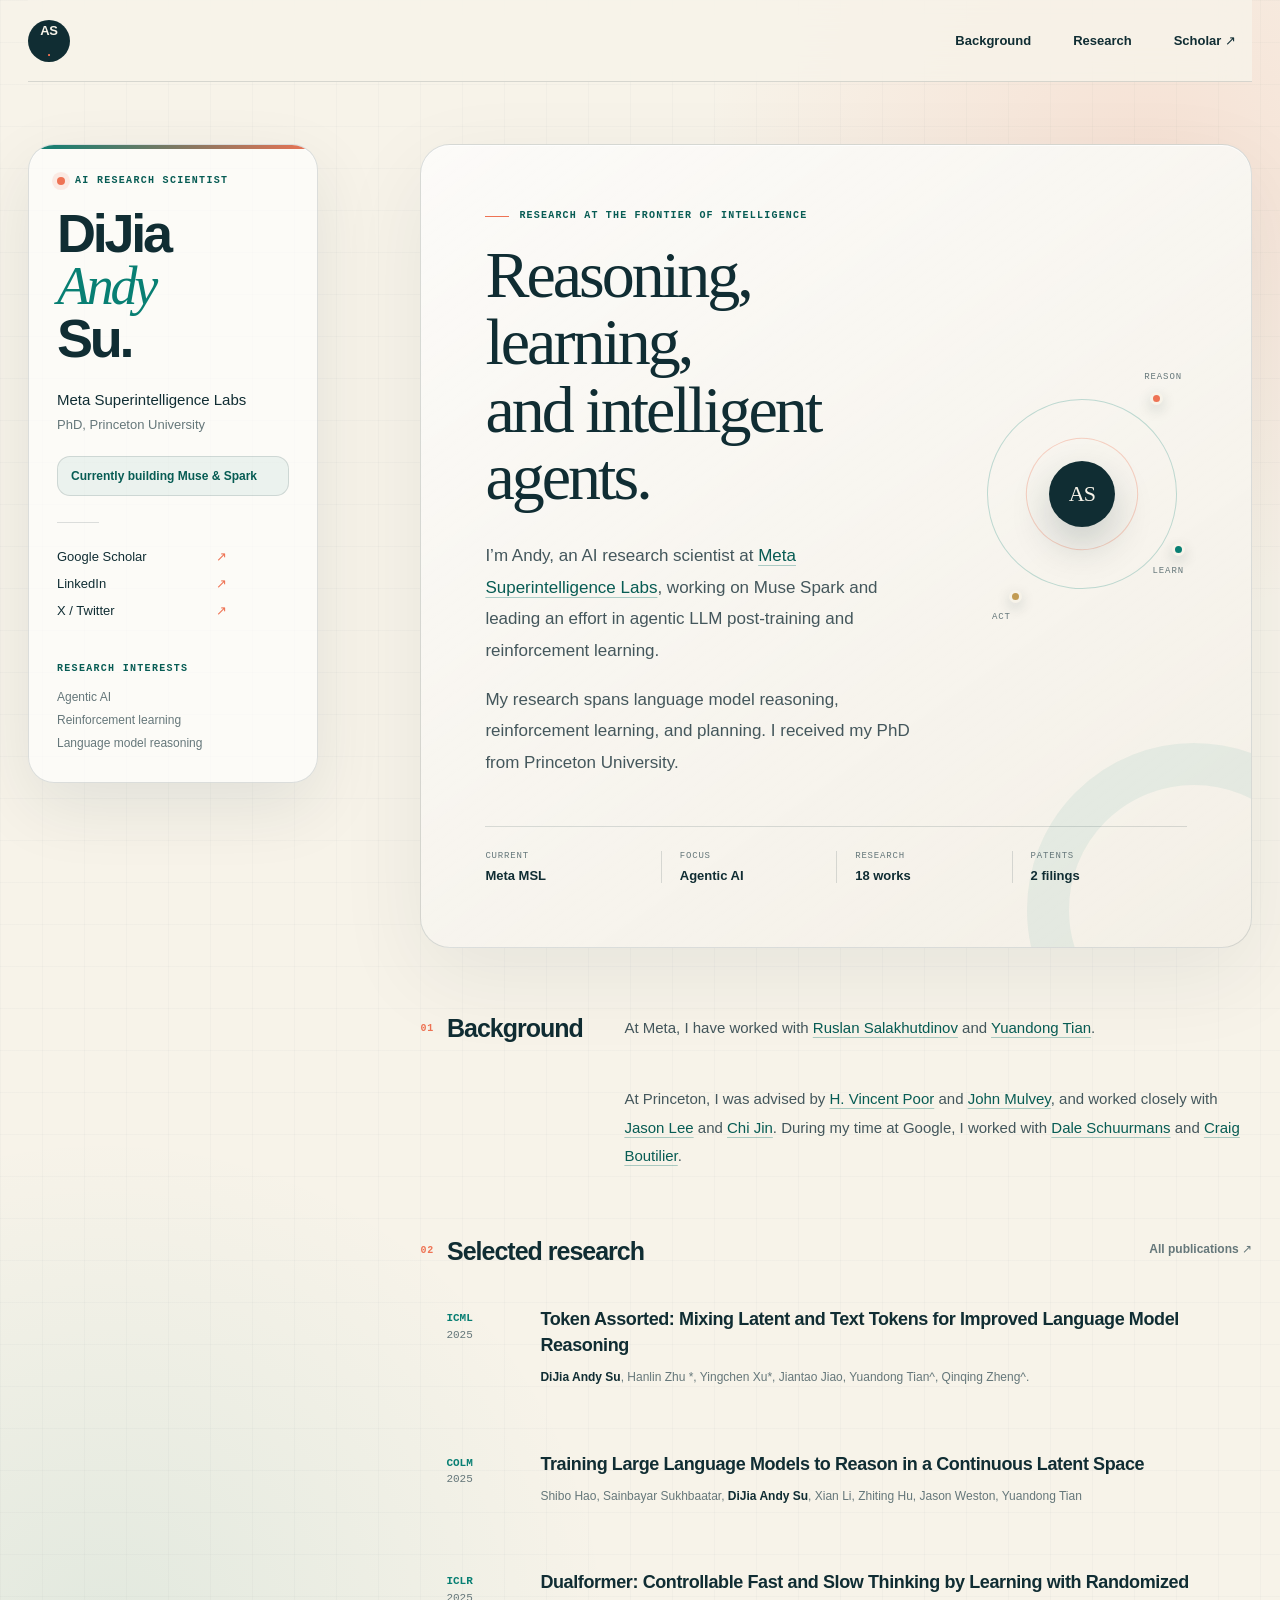
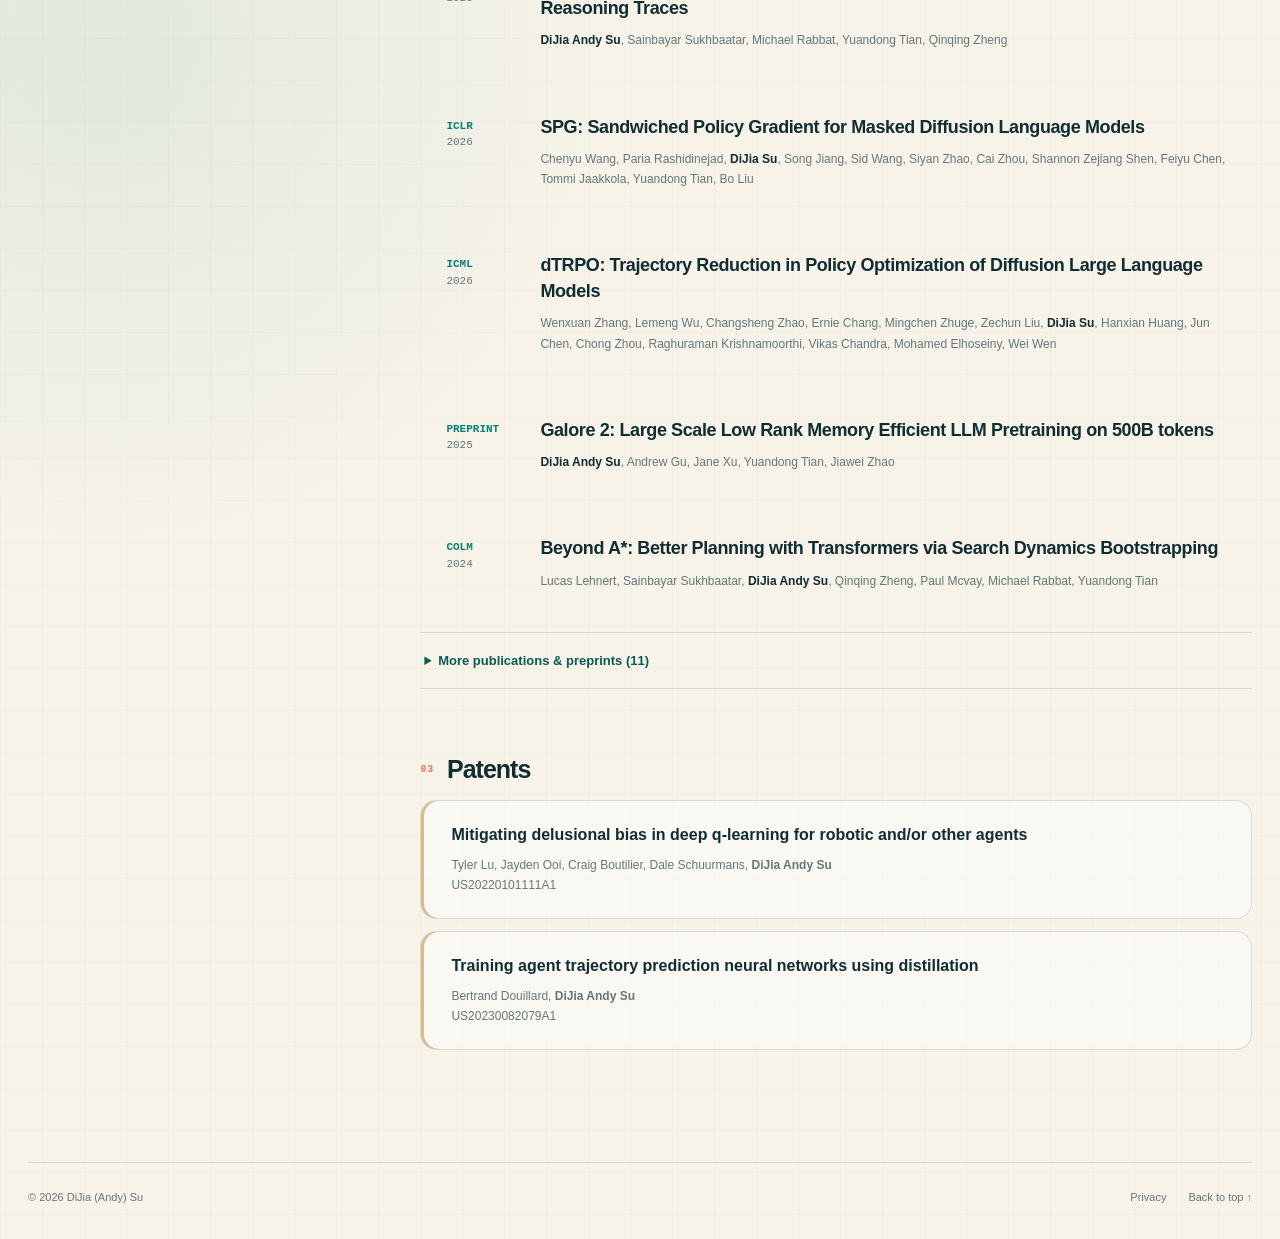
==== index.html @ a008d39f "Refine visual design and research highlights" ====
<!doctype html>
<html lang="en">
  <head>
    <meta charset="utf-8">
    <meta name="viewport" content="width=device-width, initial-scale=1">
    <title>DiJia (Andy) Su — AI Research Scientist</title>
    <meta name="description" content="DiJia (Andy) Su is an AI research scientist at Meta Superintelligence Labs. Research in agentic AI, reinforcement learning, and language model reasoning.">
    <meta name="theme-color" content="#f7f3e9">
    <meta name="referrer" content="strict-origin-when-cross-origin">
    <link rel="canonical" href="https://andysu.org/">
    <meta property="og:title" content="DiJia (Andy) Su — AI Research Scientist">
    <meta property="og:description" content="Agentic AI, reinforcement learning, and language model reasoning. Meta Superintelligence Labs · Princeton PhD.">
    <meta property="og:type" content="website">
    <meta property="og:url" content="https://andysu.org/">
    <meta property="og:image" content="https://andysu.org/assets/og-card.png">
    <meta property="og:image:width" content="1730">
    <meta property="og:image:height" content="909">
    <meta name="twitter:card" content="summary_large_image">
    <meta name="twitter:title" content="DiJia (Andy) Su — AI Research Scientist">
    <meta name="twitter:description" content="Agentic AI, reinforcement learning, and language model reasoning.">
    <meta name="twitter:image" content="https://andysu.org/assets/og-card.png">
    <link rel="icon" type="image/svg+xml" href="data:image/svg+xml,%3Csvg xmlns='http://www.w3.org/2000/svg' viewBox='0 0 64 64'%3E%3Crect width='64' height='64' rx='18' fill='%23102b32'/%3E%3Ctext x='32' y='43' text-anchor='middle' fill='%23f7f3e9' font-size='33' font-family='Georgia' font-weight='bold'%3EDS%3C/text%3E%3C/svg%3E">
    <link rel="stylesheet" href="assets/site.css">
    <script defer src="assets/analytics-config.js"></script>
    <script defer src="assets/analytics.js"></script>
  </head>
  <body id="top">
    <a class="skip" href="#main">Skip to content</a>
    <div class="shell">
      <header class="topbar">
        <a class="mark" href="#top" aria-label="Andy Su home">AS<span>.</span></a>
        <nav aria-label="Main navigation">
          <a href="#background">Background</a>
          <a href="#research">Research</a>
          <a href="https://scholar.google.com/citations?user=bYfe0DcAAAAJ&amp;hl=en&amp;sortby=pubdate">Scholar ↗</a>
        </nav>
      </header>

      <div class="layout">
        <aside class="profile" aria-label="Profile">
          <p class="eyebrow">AI research scientist</p>
          <h1>DiJia<br><span class="alias">Andy</span><br>Su.</h1>
          <p class="role">Meta Superintelligence Labs</p>
          <p class="institution">PhD, Princeton University</p>
          <p class="availability">Currently building Muse &amp; Spark</p>
          <div class="profile-rule"></div>
          <div class="socials">
            <a href="https://scholar.google.com/citations?user=bYfe0DcAAAAJ&amp;hl=en&amp;sortby=pubdate">Google Scholar <span aria-hidden="true">↗</span></a>
            <a href="https://www.linkedin.com/in/andyssu/">LinkedIn <span aria-hidden="true">↗</span></a>
            <a href="https://x.com/qiejriweq12">X / Twitter <span aria-hidden="true">↗</span></a>
          </div>
          <div class="focus">
            <span class="section-label">Research interests</span>
            <p>Agentic AI<br>Reinforcement learning<br>Language model reasoning</p>
          </div>
        </aside>

        <main id="main">
          <section class="intro" aria-labelledby="intro-heading">
            <div class="intro-copy">
              <p class="intro-kicker">Research at the frontier of intelligence</p>
              <h2 id="intro-heading">Reasoning, learning,<br>and intelligent agents.</h2>
              <p>I’m Andy, an AI research scientist at <a class="text-link" href="https://ai.meta.com/blog/introducing-muse-spark-msl/">Meta Superintelligence Labs</a>, working on Muse Spark and leading an effort in agentic LLM post-training and reinforcement learning.</p>
              <p>My research spans language model reasoning, reinforcement learning, and planning. I received my PhD from Princeton University.</p>
            </div>
            <div class="research-map" aria-hidden="true">
              <div class="orbit orbit-outer"></div>
              <div class="orbit orbit-inner"></div>
              <span class="map-core">AS</span>
              <span class="map-node node-one"></span>
              <span class="map-node node-two"></span>
              <span class="map-node node-three"></span>
              <span class="map-label label-one">reason</span>
              <span class="map-label label-two">learn</span>
              <span class="map-label label-three">act</span>
            </div>
            <div class="fact-strip" aria-label="Profile highlights">
              <div><span>Current</span><strong>Meta MSL</strong></div>
              <div><span>Focus</span><strong>Agentic AI</strong></div>
              <div><span>Research</span><strong>18 works</strong></div>
              <div><span>Patents</span><strong>2 filings</strong></div>
            </div>
          </section>

          <section class="section background" id="background" aria-labelledby="background-heading" data-index="01">
            <div class="section-header"><h2 id="background-heading">Background</h2></div>
            <p>At Meta, I have worked with <a class="text-link" href="https://www.cs.cmu.edu/~rsalakhu/">Ruslan Salakhutdinov</a> and <a class="text-link" href="https://yuandong-tian.com/">Yuandong Tian</a>.</p>
            <p>At Princeton, I was advised by <a class="text-link" href="https://en.m.wikipedia.org/wiki/Vincent_Poor">H. Vincent Poor</a> and <a class="text-link" href="https://mulvey.princeton.edu/">John Mulvey</a>, and worked closely with <a class="text-link" href="https://jasondlee88.github.io/">Jason Lee</a> and <a class="text-link" href="https://sites.google.com/view/cjin/home">Chi Jin</a>. During my time at Google, I worked with <a class="text-link" href="https://research.google/people/daleschuurmans/">Dale Schuurmans</a> and <a class="text-link" href="https://research.google/people/craigboutilier/">Craig Boutilier</a>.</p>
          </section>

          <section class="section" id="research" aria-labelledby="research-heading" data-index="02">
            <div class="section-header">
              <h2 id="research-heading">Selected research</h2>
              <a href="https://scholar.google.com/citations?user=bYfe0DcAAAAJ&amp;hl=en&amp;sortby=pubdate">All publications ↗</a>
            </div>

            <article class="paper">
              <div class="venue">ICML<span>2025</span></div>
              <div>
                <h3><a href="https://arxiv.org/abs/2502.03275">Token Assorted: Mixing Latent and Text Tokens for Improved Language Model Reasoning</a></h3>
                <p class="authors"><strong>DiJia Andy Su</strong>, Hanlin Zhu *, Yingchen Xu*, Jiantao Jiao, Yuandong Tian^, Qinqing Zheng^.</p>
              </div>
            </article>
            <article class="paper">
              <div class="venue">COLM<span>2025</span></div>
              <div>
                <h3><a href="https://arxiv.org/abs/2412.06769">Training Large Language Models to Reason in a Continuous Latent Space</a></h3>
                <p class="authors">Shibo Hao, Sainbayar Sukhbaatar, <strong>DiJia Andy Su</strong>, Xian Li, Zhiting Hu, Jason Weston, Yuandong Tian</p>
              </div>
            </article>
            <article class="paper">
              <div class="venue">ICLR<span>2025</span></div>
              <div>
                <h3><a href="https://arxiv.org/abs/2410.09918v1">Dualformer: Controllable Fast and Slow Thinking by Learning with Randomized Reasoning Traces</a></h3>
                <p class="authors"><strong>DiJia Andy Su</strong>, Sainbayar Sukhbaatar, Michael Rabbat, Yuandong Tian, Qinqing Zheng</p>
              </div>
            </article>
            <article class="paper">
              <div class="venue">ICLR<span>2026</span></div>
              <div>
                <h3><a href="https://arxiv.org/abs/2510.09541">SPG: Sandwiched Policy Gradient for Masked Diffusion Language Models</a></h3>
                <p class="authors">Chenyu Wang, Paria Rashidinejad, <strong>DiJia Su</strong>, Song Jiang, Sid Wang, Siyan Zhao, Cai Zhou, Shannon Zejiang Shen, Feiyu Chen, Tommi Jaakkola, Yuandong Tian, Bo Liu</p>
              </div>
            </article>
            <article class="paper">
              <div class="venue">ICML<span>2026</span></div>
              <div>
                <h3><a href="https://arxiv.org/abs/2603.18806">dTRPO: Trajectory Reduction in Policy Optimization of Diffusion Large Language Models</a></h3>
                <p class="authors">Wenxuan Zhang, Lemeng Wu, Changsheng Zhao, Ernie Chang, Mingchen Zhuge, Zechun Liu, <strong>DiJia Su</strong>, Hanxian Huang, Jun Chen, Chong Zhou, Raghuraman Krishnamoorthi, Vikas Chandra, Mohamed Elhoseiny, Wei Wen</p>
              </div>
            </article>
            <article class="paper">
              <div class="venue">Preprint<span>2025</span></div>
              <div>
                <h3><a href="https://www.arxiv.org/abs/2504.20437">Galore 2: Large Scale Low Rank Memory Efficient LLM Pretraining on 500B tokens</a></h3>
                <p class="authors"><strong>DiJia Andy Su</strong>, Andrew Gu, Jane Xu, Yuandong Tian, Jiawei Zhao</p>
              </div>
            </article>
            <article class="paper">
              <div class="venue">COLM<span>2024</span></div>
              <div>
                <h3><a href="https://arxiv.org/abs/2402.14083">Beyond A*: Better Planning with Transformers via Search Dynamics Bootstrapping</a></h3>
                <p class="authors">Lucas Lehnert, Sainbayar Sukhbaatar, <strong>DiJia Andy Su</strong>, Qinqing Zheng, Paul Mcvay, Michael Rabbat, Yuandong Tian</p>
              </div>
            </article>

            <details class="archive">
              <summary>More publications &amp; preprints <span aria-hidden="true">(11)</span></summary>
              <article class="paper">
                <div class="venue">Preprint<span>2025</span></div>
                <div>
                  <h3><a href="https://arxiv.org/abs/2511.08567">The Path Not Taken: RLVR Provably Learns Off the Principals</a></h3>
                  <p class="authors">Hanqing Zhu, Zhenyu Zhang, Hanxian Huang, <strong>DiJia Su</strong>, Zechun Liu, Jiawei Zhao, Igor Fedorov, Hamed Pirsiavash, Zhizhou Sha, Jinwon Lee, David Z Pan, Zhangyang Wang, Yuandong Tian, Kai Sheng Tai</p>
                </div>
              </article>
              <article class="paper">
                <div class="venue">ICRA<span>2022</span></div>
                <div>
                  <h3><a href="https://arxiv.org/pdf/2206.03970.pdf">Narrowing the Coordinate-Frame Gap in Behavior Prediction Models: Distillation for efficient and accurate scene-centric motion forecasting</a></h3>
                  <p class="authors"><strong>DiJia Andy Su</strong>, Bertrand Douillard, Rami Al-Rfou, Cheol Park, Benjamin Sapp</p>
                </div>
              </article>
              <article class="paper">
                <div class="venue">ICASSP<span>2022</span></div>
                <div>
                  <h3><a href="https://ieeexplore.ieee.org/abstract/document/9747378">Competitive Multi-Agent Reinforcement Learning with Self-Supervised Representation</a></h3>
                  <p class="authors"><strong>DiJia Andy Su</strong>, Jason D Lee, John M Mulvey, H Vincent Poor</p>
                </div>
              </article>
              <article class="paper">
                <div class="venue">Preprint<span>2022</span></div>
                <div>
                  <h3><a href="https://arxiv.org/pdf/2207.08894.pdf">A Deep Reinforcement Learning Approach for Finding Non-Exploitable Strategies in Two-Player Atari Games</a></h3>
                  <p class="authors"><strong>DiJia Andy Su</strong>*, Zihan Ding*, Qinghua Liu, Chi Jin</p>
                </div>
              </article>
              <article class="paper">
                <div class="venue">Preprint<span></span></div>
                <div>
                  <h3><a href="https://arxiv.org/pdf/2102.11448.pdf">MUSBO: Model-based uncertainty regularized and sample efficient batch optimization for deployment constrained reinforcement learning</a></h3>
                  <p class="authors"><strong>DiJia Andy Su</strong>, Jason D Lee, John M Mulvey, H Vincent Poor</p>
                </div>
              </article>
              <article class="paper">
                <div class="venue">IEEE TAI<span></span></div>
                <div>
                  <h3><a href="https://ieeexplore.ieee.org/abstract/document/9868151">Optimizing Multi-Document Summarization by Blending Reinforcement Learning Policies</a></h3>
                  <p class="authors"><strong>DiJia Andy Su</strong>, DF Su, Jason D Lee, John M Mulvey, H Vincent Poor</p>
                </div>
              </article>
              <article class="paper">
                <div class="venue">JFDS<span></span></div>
                <div>
                  <h3><a href="https://collaborate.princeton.edu/en/publications/improving-portfolio-performance-via-natural-language-processing-m">Improving Portfolio Performance via Natural Language Processing Methods</a></h3>
                  <p class="authors"><strong>DiJia Andy Su</strong>, John M Mulvey, H Vincent Poor</p>
                </div>
              </article>
              <article class="paper">
                <div class="venue">PACRIM<span></span></div>
                <div>
                  <h3><a href="https://ieeexplore.ieee.org/abstract/document/7334844">Secrecy capacity and wireless energy harvesting in amplify-and-forward relay networks</a></h3>
                  <p class="authors"><strong>DiJia Andy Su</strong>, SA Mousavifar, Cyril Leung</p>
                  <p class="paper-note">Best paper award</p>
                </div>
              </article>
              <article class="paper">
                <div class="venue">ICCSE<span></span></div>
                <div>
                  <h3><a href="https://ieeexplore.ieee.org/abstract/document/6926440">Autonomous robot navigation with self-learning for collision avoidance with randomly moving obstacles</a></h3>
                  <p class="authors">Yunfei Zhang, Clarence W de Silva, <strong>DiJia Andy Su</strong>, Youtai Xue</p>
                  <p class="paper-note">Best paper award</p>
                </div>
              </article>
              <article class="paper">
                <div class="venue">ICML<span>2020</span></div>
                <div>
                  <h3><a href="https://proceedings.mlr.press/v119/su20c.html">ConQUR: Mitigating Delusional Bias in Deep Q-Learning</a></h3>
                  <p class="authors"><strong>DiJia Andy Su</strong>, Jayden Ooi, Tyler Lu, Dale Schuurmans, Craig Boutilier</p>
                </div>
              </article>
              <article class="paper">
                <div class="venue">Manuscript<span></span></div>
                <div>
                  <h3>Machine Learning Optimization with Crypto Currency</h3>
                  <p class="authors"><strong>DiJia Andy Su</strong> et al.</p>
                </div>
              </article>
            </details>
          </section>

          <section class="section" aria-labelledby="patents-heading" data-index="03">
            <div class="section-header"><h2 id="patents-heading">Patents</h2></div>
            <article class="patent">
              <h3><a href="https://patents.google.com/patent/US20220101111A1/en">Mitigating delusional bias in deep q-learning for robotic and/or other agents</a></h3>
              <p>Tyler Lu, Jayden Ooi, Craig Boutilier, Dale Schuurmans, <strong>DiJia Andy Su</strong><br>US20220101111A1</p>
            </article>
            <article class="patent">
              <h3><a href="https://patents.google.com/patent/US20230082079A1/en">Training agent trajectory prediction neural networks using distillation</a></h3>
              <p>Bertrand Douillard, <strong>DiJia Andy Su</strong><br>US20230082079A1</p>
            </article>
          </section>
        </main>
      </div>

      <footer>
        <span>© 2026 DiJia (Andy) Su</span>
        <div class="footer-links">
          <a href="privacy.html">Privacy</a>
          <a href="#top">Back to top ↑</a>
        </div>
      </footer>
    </div>
  </body>
</html>
---- assets/site.css ----
:root {
  --ink: #102d33;
  --muted: #65777a;
  --teal: #087f73;
  --teal-dark: #075c54;
  --coral: #ee7354;
  --gold: #c29b52;
  --line: rgba(16, 43, 50, 0.14);
  --paper: #f7f3e9;
  --paper-deep: #eee8da;
  --surface: rgba(255, 255, 255, 0.64);
  font-family: Inter, ui-sans-serif, -apple-system, BlinkMacSystemFont, "Segoe UI", sans-serif;
  color: var(--ink);
  background: var(--paper);
  font-synthesis: none;
  scroll-behavior: smooth;
  scroll-padding-top: 112px;
}

* { box-sizing: border-box; }

body {
  min-height: 100vh;
  margin: 0;
  background:
    linear-gradient(rgba(16, 45, 51, 0.022) 1px, transparent 1px),
    linear-gradient(90deg, rgba(16, 45, 51, 0.022) 1px, transparent 1px),
    radial-gradient(circle at 90% 6%, rgba(238, 115, 84, 0.14), transparent 28rem),
    radial-gradient(circle at 8% 58%, rgba(8, 127, 115, 0.09), transparent 32rem),
    var(--paper);
  background-size: 42px 42px, 42px 42px, auto, auto, auto;
}

a { color: inherit; text-decoration: none; }
a:hover { color: var(--teal); }
a:focus-visible, button:focus-visible, summary:focus-visible {
  outline: 3px solid rgba(22, 122, 112, 0.5);
  outline-offset: 5px;
}
button { font: inherit; }
::selection { background: rgba(237, 119, 87, 0.22); }

.skip {
  position: fixed;
  z-index: 50;
  top: -70px;
  left: 18px;
  padding: 12px 15px;
  border-radius: 999px;
  background: var(--ink);
  color: var(--paper);
}
.skip:focus { top: 14px; }

.shell {
  width: min(1240px, calc(100% - 56px));
  margin: auto;
}

.topbar {
  position: sticky;
  z-index: 20;
  top: 0;
  display: flex;
  height: 82px;
  align-items: center;
  justify-content: space-between;
  border-bottom: 1px solid var(--line);
  background: rgba(247, 243, 233, 0.82);
  backdrop-filter: blur(18px);
}

.mark {
  display: grid;
  width: 42px;
  height: 42px;
  place-items: center;
  border-radius: 50%;
  background: var(--ink);
  color: var(--paper);
  font-size: 13px;
  font-weight: 760;
  letter-spacing: -0.02em;
  transition: color 180ms ease, transform 180ms ease, box-shadow 180ms ease;
}
.mark:hover { color: white; transform: translateY(-2px) rotate(-3deg); box-shadow: 0 10px 24px rgba(16, 45, 51, 0.18); }
.mark span { color: var(--coral); }

nav { display: flex; gap: 10px; font-size: 13px; font-weight: 650; }
nav a { padding: 10px 15px; border: 1px solid transparent; border-radius: 999px; transition: background-color 180ms ease, border-color 180ms ease, color 180ms ease; }
nav a:hover { border-color: var(--line); background: rgba(255, 255, 255, 0.72); }

.layout {
  display: grid;
  grid-template-columns: 290px minmax(0, 1fr);
  gap: clamp(52px, 8vw, 118px);
  padding: 62px 0 112px;
}

.profile {
  position: sticky;
  top: 118px;
  align-self: start;
  overflow: hidden;
  padding: 28px;
  border: 1px solid var(--line);
  border-radius: 26px;
  background: var(--surface);
  box-shadow: 0 24px 70px rgba(16, 43, 50, 0.09), inset 0 1px 0 rgba(255, 255, 255, 0.72);
}
.profile::before {
  position: absolute;
  inset: 0 0 auto;
  height: 4px;
  background: linear-gradient(90deg, var(--teal), var(--coral));
  content: "";
}

.eyebrow, .section-label {
  color: var(--teal-dark);
  font-family: ui-monospace, SFMono-Regular, Menlo, monospace;
  font-size: 10px;
  font-weight: 720;
  letter-spacing: 0.13em;
  text-transform: uppercase;
}
.eyebrow { display: flex; align-items: center; gap: 10px; margin: 2px 0 22px; }
.eyebrow::before { width: 8px; height: 8px; border-radius: 50%; background: var(--coral); box-shadow: 0 0 0 5px rgba(237, 119, 87, 0.12); content: ""; }

h1 { margin: 0 0 24px; font-size: 54px; font-weight: 640; letter-spacing: -0.06em; line-height: 0.96; }
h1 .alias { color: var(--teal); font-family: Georgia, serif; font-weight: 400; font-style: italic; }
.role { margin: 0; font-size: 15px; line-height: 1.6; }
.institution { margin: 3px 0 0; color: var(--muted); font-size: 13px; line-height: 1.6; }
.availability { margin: 20px 0 0; padding: 12px 13px; border: 1px solid var(--line); border-radius: 13px; background: rgba(22, 122, 112, 0.07); color: var(--teal-dark); font-size: 12px; font-weight: 640; }
.profile-rule { width: 42px; height: 1px; margin: 26px 0; background: var(--line); }
.socials { display: flex; flex-direction: column; gap: 12px; font-size: 13px; }
.socials a { display: flex; max-width: 170px; justify-content: space-between; }
.socials span { color: var(--coral); }
.focus { margin-top: 38px; color: var(--muted); font-size: 12px; line-height: 1.9; }
.focus p { margin: 7px 0 0; }

#main { min-width: 0; }
.intro {
  position: relative;
  display: grid;
  grid-template-columns: minmax(0, 1fr) 220px;
  gap: 36px;
  overflow: hidden;
  padding: clamp(38px, 6vw, 64px);
  border: 1px solid var(--line);
  border-radius: 30px;
  background:
    linear-gradient(145deg, rgba(255, 255, 255, 0.82), rgba(255, 255, 255, 0.34)),
    var(--paper-deep);
  box-shadow: 0 28px 90px rgba(16, 45, 51, 0.07), inset 0 1px 0 rgba(255, 255, 255, 0.8);
}
.intro::after {
  position: absolute;
  right: -110px;
  bottom: -130px;
  width: 250px;
  height: 250px;
  border: 42px solid rgba(8, 127, 115, 0.07);
  border-radius: 50%;
  content: "";
}
h2 { margin: 0 0 24px; font-size: 32px; font-weight: 560; letter-spacing: -0.04em; line-height: 1.15; }
.intro h2 { max-width: 690px; margin-bottom: 30px; font-family: Georgia, serif; font-size: clamp(39px, 5.5vw, 66px); font-weight: 400; letter-spacing: -0.045em; line-height: 1.02; }
.intro p { position: relative; z-index: 1; max-width: 720px; margin: 18px 0 0; color: #44575c; font-size: 17px; line-height: 1.85; }
.intro-kicker { display: flex; align-items: center; gap: 10px; margin: 0 0 18px !important; color: var(--teal-dark) !important; font-family: ui-monospace, SFMono-Regular, Menlo, monospace; font-size: 10px !important; font-weight: 720; letter-spacing: 0.12em; line-height: 1.4 !important; text-transform: uppercase; }
.intro-kicker::before { width: 24px; height: 1px; background: var(--coral); content: ""; }
.intro-copy { position: relative; z-index: 2; }
.research-map { position: relative; z-index: 2; width: 210px; height: 280px; align-self: center; justify-self: end; }
.orbit { position: absolute; top: 50%; left: 50%; border: 1px solid rgba(8, 127, 115, 0.24); border-radius: 50%; transform: translate(-50%, -50%) rotate(-14deg); }
.orbit-outer { width: 190px; height: 190px; }
.orbit-inner { width: 112px; height: 112px; border-color: rgba(238, 115, 84, 0.3); transform: translate(-50%, -50%) rotate(22deg); }
.map-core { position: absolute; top: 50%; left: 50%; display: grid; width: 66px; height: 66px; place-items: center; border-radius: 50%; background: var(--ink); color: var(--paper); font-family: Georgia, serif; font-size: 22px; letter-spacing: -0.04em; transform: translate(-50%, -50%); box-shadow: 0 18px 40px rgba(16, 45, 51, 0.2); }
.map-node { position: absolute; width: 13px; height: 13px; border: 3px solid var(--paper); border-radius: 50%; background: var(--coral); box-shadow: 0 5px 14px rgba(16, 45, 51, 0.18); }
.node-one { top: 38px; right: 24px; }
.node-two { right: 2px; bottom: 78px; background: var(--teal); }
.node-three { bottom: 31px; left: 32px; background: var(--gold); }
.map-label { position: absolute; color: var(--muted); font-family: ui-monospace, SFMono-Regular, Menlo, monospace; font-size: 9px; letter-spacing: 0.1em; text-transform: uppercase; }
.label-one { top: 18px; right: 5px; }
.label-two { right: 3px; bottom: 58px; }
.label-three { bottom: 12px; left: 15px; }
.fact-strip { position: relative; z-index: 2; grid-column: 1 / -1; display: grid; grid-template-columns: repeat(4, 1fr); margin-top: 12px; padding-top: 24px; border-top: 1px solid var(--line); }
.fact-strip div { min-width: 0; padding: 0 18px; border-left: 1px solid var(--line); }
.fact-strip div:first-child { padding-left: 0; border-left: 0; }
.fact-strip span, .fact-strip strong { display: block; }
.fact-strip span { margin-bottom: 7px; color: var(--muted); font-family: ui-monospace, SFMono-Regular, Menlo, monospace; font-size: 9px; letter-spacing: 0.09em; text-transform: uppercase; }
.fact-strip strong { font-size: 13px; font-weight: 650; white-space: nowrap; }
.text-link { color: var(--teal-dark); text-decoration: underline; text-decoration-color: rgba(22, 122, 112, 0.34); text-underline-offset: 4px; }

.section { padding-top: 66px; }
.section-header { display: flex; align-items: baseline; justify-content: space-between; gap: 20px; margin-bottom: 16px; }
.section-header h2 { display: flex; align-items: center; gap: 13px; margin: 0; font-size: 25px; }
.section[data-index] .section-header h2::before { color: var(--coral); font-family: ui-monospace, SFMono-Regular, Menlo, monospace; font-size: 10px; font-weight: 720; letter-spacing: 0.08em; }
#background-heading::before { content: "01"; }
#research-heading::before { content: "02"; }
#patents-heading::before { content: "03"; }
.section-header > a { color: var(--muted); font-size: 12px; font-weight: 620; }
.background { display: grid; grid-template-columns: 160px 1fr; gap: 26px 44px; }
.background .section-header { grid-column: 1; }
.background > p { grid-column: 2; margin: 0; color: #44575c; font-size: 15px; line-height: 1.9; }

.paper {
  display: grid;
  grid-template-columns: 74px minmax(0, 1fr);
  gap: 20px;
  margin-top: 12px;
  padding: 25px;
  border: 1px solid transparent;
  border-radius: 18px;
  background: rgba(255, 255, 255, 0);
  transition: background-color 180ms ease, border-color 180ms ease, transform 180ms ease, box-shadow 180ms ease;
}
.paper:hover { transform: translateY(-3px); border-color: var(--line); background: rgba(255, 255, 255, 0.62); box-shadow: 0 18px 46px rgba(16, 45, 51, 0.07); }
.venue { padding-top: 3px; color: var(--teal); font-family: ui-monospace, SFMono-Regular, Menlo, monospace; font-size: 11px; font-weight: 720; line-height: 1.5; text-transform: uppercase; }
.venue span { display: block; color: var(--muted); font-weight: 400; }
.paper h3 { margin: 0 0 9px; font-size: 18px; font-weight: 630; letter-spacing: -0.022em; line-height: 1.42; }
.paper h3 a { background-image: linear-gradient(var(--coral), var(--coral)); background-position: 0 100%; background-repeat: no-repeat; background-size: 0 2px; transition: background-size 180ms ease; }
.paper h3 a:hover { color: var(--ink); background-size: 100% 2px; }
.authors, .paper-note { margin: 0; color: var(--muted); font-size: 12px; line-height: 1.68; }
.authors strong { color: var(--ink); font-weight: 620; }
.paper-note { margin-top: 8px; color: var(--teal-dark); font-weight: 620; }
.archive { margin-top: 15px; border-top: 1px solid var(--line); border-bottom: 1px solid var(--line); }
summary { padding: 20px 4px; color: var(--teal-dark); cursor: pointer; font-size: 13px; font-weight: 650; }
.archive[open] summary { border-bottom: 1px solid var(--line); }

.patent { position: relative; margin-top: 12px; padding: 22px 24px 22px 30px; border: 1px solid var(--line); border-radius: 16px; background: rgba(255, 255, 255, 0.42); box-shadow: inset 3px 0 0 rgba(194, 155, 82, 0.65); }
.patent h3 { margin: 0 0 8px; font-size: 16px; font-weight: 620; line-height: 1.5; }
.patent p { margin: 0; color: var(--muted); font-size: 12px; line-height: 1.7; }

footer { display: flex; justify-content: space-between; gap: 20px; padding: 28px 0 36px; border-top: 1px solid var(--line); color: var(--muted); font-size: 11px; }
.footer-links { display: flex; gap: 22px; }

.privacy-page { width: min(760px, calc(100% - 40px)); margin: 70px auto; }
.privacy-page p, .privacy-page li { color: #44575c; font-size: 16px; line-height: 1.85; }
.privacy-page h1 { margin: 36px 0 28px; font-size: 45px; line-height: 1.08; }
.privacy-page h2 { margin-top: 38px; font-size: 23px; }
.privacy-page a { color: var(--teal-dark); text-decoration: underline; text-underline-offset: 4px; }

@media (max-width: 920px) {
  .shell { width: min(100% - 40px, 1240px); }
  .layout { grid-template-columns: 235px minmax(0, 1fr); gap: 36px; }
  .profile { padding: 24px; }
  h1 { font-size: 46px; }
  .background { display: block; }
  .background > p { margin-top: 15px; }
  .intro { grid-template-columns: minmax(0, 1fr) 150px; gap: 18px; }
  .research-map { width: 150px; transform: scale(0.8); transform-origin: center right; }
}

@media (max-width: 700px) {
  :root { scroll-padding-top: 88px; }
  .shell { width: min(100% - 28px, 1240px); }
  .topbar { height: 72px; }
  nav { gap: 0; }
  nav a { padding-inline: 10px; }
  nav a:first-child { display: none; }
  .layout { display: block; padding: 36px 0 70px; }
  .profile { position: static; margin-bottom: 26px; }
  h1 { font-size: 49px; line-height: 1.04; }
  h1 br { display: none; }
  h1 .alias { margin: 0 5px; }
  .availability { display: inline-block; }
  .profile-rule, .focus { display: none; }
  .socials { flex-direction: row; flex-wrap: wrap; gap: 18px; margin-top: 22px; }
  .socials a { gap: 8px; }
  .intro { padding: 32px 24px; border-radius: 22px; }
  .intro h2 { font-size: 39px; }
  .intro p { font-size: 15px; }
  .intro { display: block; }
  .research-map { display: none; }
  .fact-strip { grid-template-columns: repeat(2, 1fr); gap: 18px 0; margin-top: 26px; }
  .fact-strip div:nth-child(3) { padding-left: 0; border-left: 0; }
  .section { padding-top: 50px; }
  .paper { grid-template-columns: 58px minmax(0, 1fr); gap: 12px; margin-inline: -10px; padding: 21px 10px; }
  .paper h3 { font-size: 16px; }
  .section-header { flex-wrap: wrap; gap: 10px; }
  .section-header h2 { font-size: 23px; }
  footer { flex-direction: column; gap: 14px; }
  .footer-links { flex-wrap: wrap; }
  .privacy-page h1 { font-size: 36px; }
}

@media (prefers-reduced-motion: reduce) {
  :root { scroll-behavior: auto; }
  *, *::before, *::after { transition-duration: 0.01ms !important; }
}
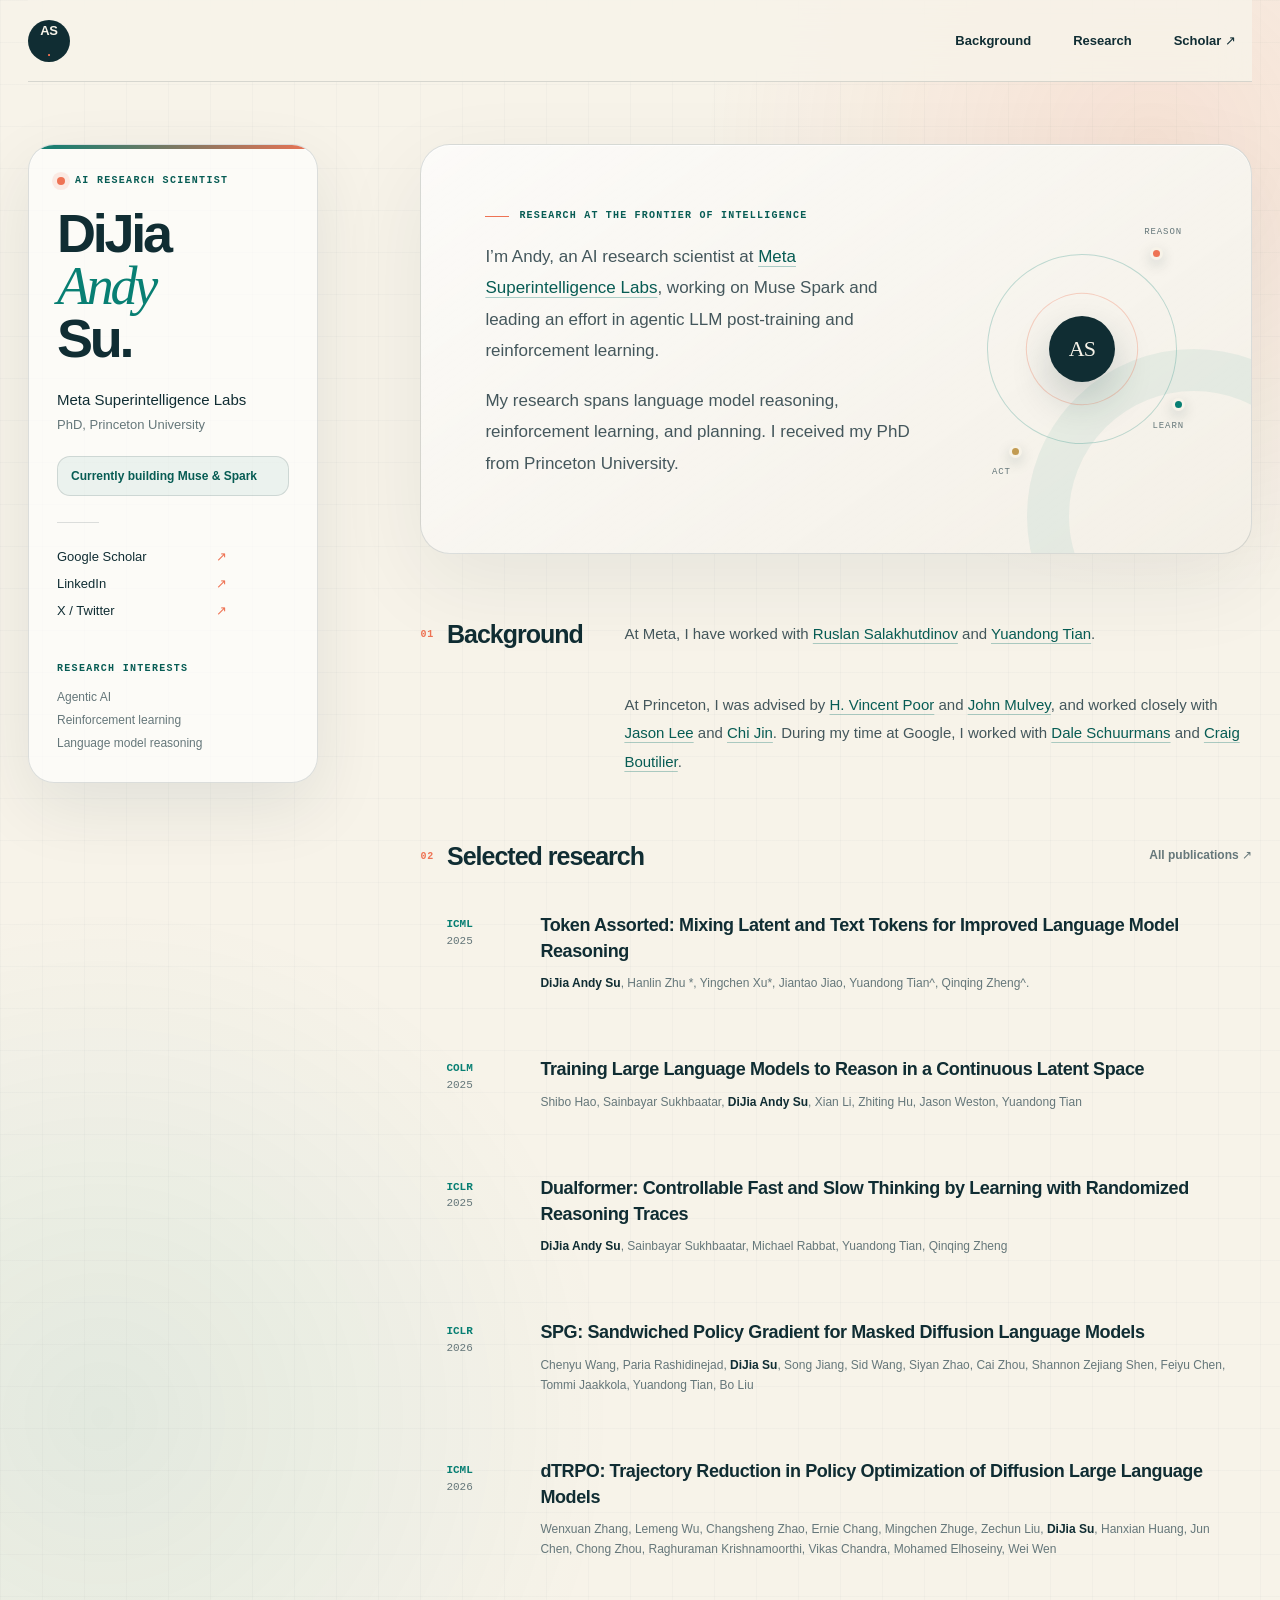
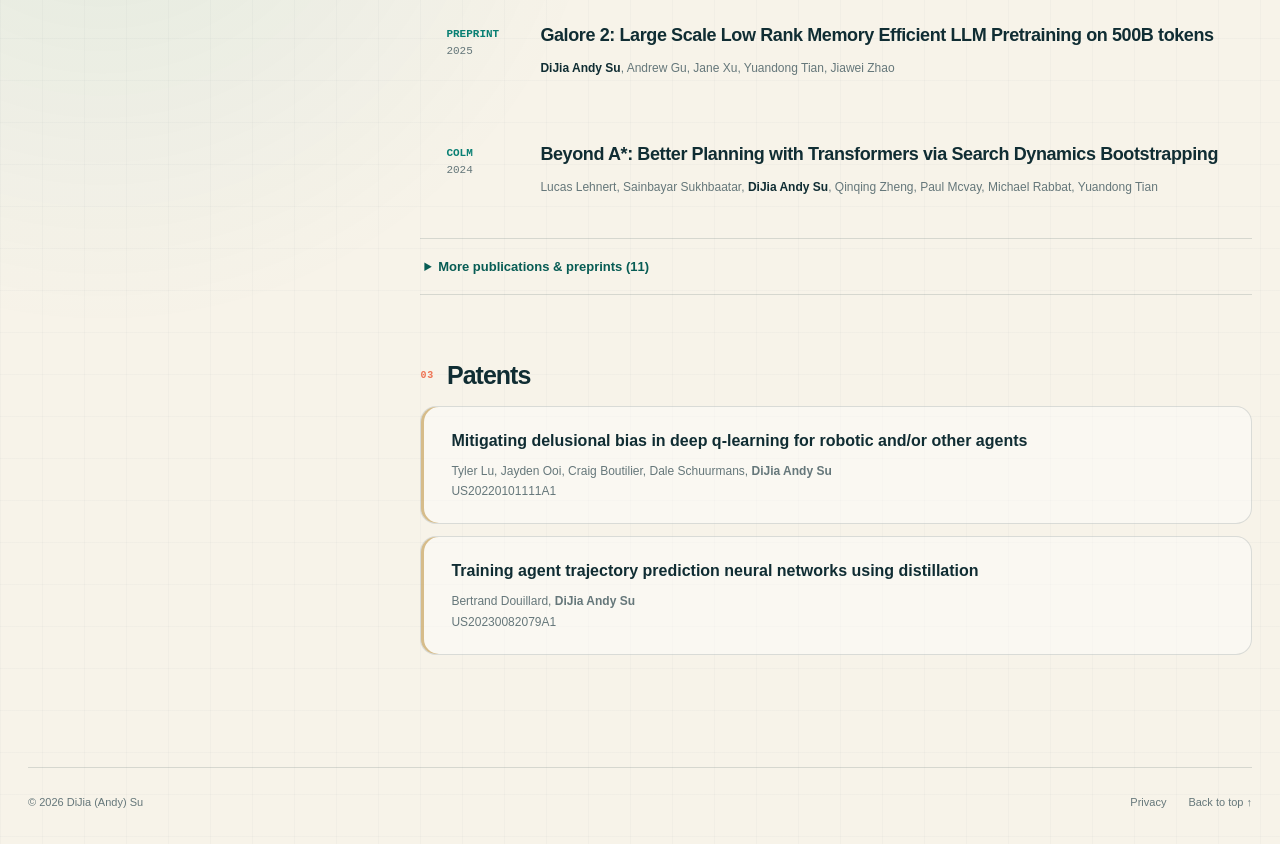
==== commit 84777fe7: "Simplify homepage introduction" ====
--- a/index.html
+++ b/index.html
@@ -56,10 +56,9 @@
         </aside>
 
         <main id="main">
-          <section class="intro" aria-labelledby="intro-heading">
+          <section class="intro" aria-label="Introduction">
             <div class="intro-copy">
               <p class="intro-kicker">Research at the frontier of intelligence</p>
-              <h2 id="intro-heading">Reasoning, learning,<br>and intelligent agents.</h2>
               <p>I’m Andy, an AI research scientist at <a class="text-link" href="https://ai.meta.com/blog/introducing-muse-spark-msl/">Meta Superintelligence Labs</a>, working on Muse Spark and leading an effort in agentic LLM post-training and reinforcement learning.</p>
               <p>My research spans language model reasoning, reinforcement learning, and planning. I received my PhD from Princeton University.</p>
             </div>
@@ -74,12 +73,6 @@
               <span class="map-label label-two">learn</span>
               <span class="map-label label-three">act</span>
             </div>
-            <div class="fact-strip" aria-label="Profile highlights">
-              <div><span>Current</span><strong>Meta MSL</strong></div>
-              <div><span>Focus</span><strong>Agentic AI</strong></div>
-              <div><span>Research</span><strong>18 works</strong></div>
-              <div><span>Patents</span><strong>2 filings</strong></div>
-            </div>
           </section>
 
           <section class="section background" id="background" aria-labelledby="background-heading" data-index="01">
--- a/assets/site.css
+++ b/assets/site.css
@@ -165,7 +165,6 @@
   content: "";
 }
 h2 { margin: 0 0 24px; font-size: 32px; font-weight: 560; letter-spacing: -0.04em; line-height: 1.15; }
-.intro h2 { max-width: 690px; margin-bottom: 30px; font-family: Georgia, serif; font-size: clamp(39px, 5.5vw, 66px); font-weight: 400; letter-spacing: -0.045em; line-height: 1.02; }
 .intro p { position: relative; z-index: 1; max-width: 720px; margin: 18px 0 0; color: #44575c; font-size: 17px; line-height: 1.85; }
 .intro-kicker { display: flex; align-items: center; gap: 10px; margin: 0 0 18px !important; color: var(--teal-dark) !important; font-family: ui-monospace, SFMono-Regular, Menlo, monospace; font-size: 10px !important; font-weight: 720; letter-spacing: 0.12em; line-height: 1.4 !important; text-transform: uppercase; }
 .intro-kicker::before { width: 24px; height: 1px; background: var(--coral); content: ""; }
@@ -183,12 +182,6 @@
 .label-one { top: 18px; right: 5px; }
 .label-two { right: 3px; bottom: 58px; }
 .label-three { bottom: 12px; left: 15px; }
-.fact-strip { position: relative; z-index: 2; grid-column: 1 / -1; display: grid; grid-template-columns: repeat(4, 1fr); margin-top: 12px; padding-top: 24px; border-top: 1px solid var(--line); }
-.fact-strip div { min-width: 0; padding: 0 18px; border-left: 1px solid var(--line); }
-.fact-strip div:first-child { padding-left: 0; border-left: 0; }
-.fact-strip span, .fact-strip strong { display: block; }
-.fact-strip span { margin-bottom: 7px; color: var(--muted); font-family: ui-monospace, SFMono-Regular, Menlo, monospace; font-size: 9px; letter-spacing: 0.09em; text-transform: uppercase; }
-.fact-strip strong { font-size: 13px; font-weight: 650; white-space: nowrap; }
 .text-link { color: var(--teal-dark); text-decoration: underline; text-decoration-color: rgba(22, 122, 112, 0.34); text-underline-offset: 4px; }
 
 .section { padding-top: 66px; }
@@ -268,12 +261,9 @@
   .socials { flex-direction: row; flex-wrap: wrap; gap: 18px; margin-top: 22px; }
   .socials a { gap: 8px; }
   .intro { padding: 32px 24px; border-radius: 22px; }
-  .intro h2 { font-size: 39px; }
   .intro p { font-size: 15px; }
   .intro { display: block; }
   .research-map { display: none; }
-  .fact-strip { grid-template-columns: repeat(2, 1fr); gap: 18px 0; margin-top: 26px; }
-  .fact-strip div:nth-child(3) { padding-left: 0; border-left: 0; }
   .section { padding-top: 50px; }
   .paper { grid-template-columns: 58px minmax(0, 1fr); gap: 12px; margin-inline: -10px; padding: 21px 10px; }
   .paper h3 { font-size: 16px; }
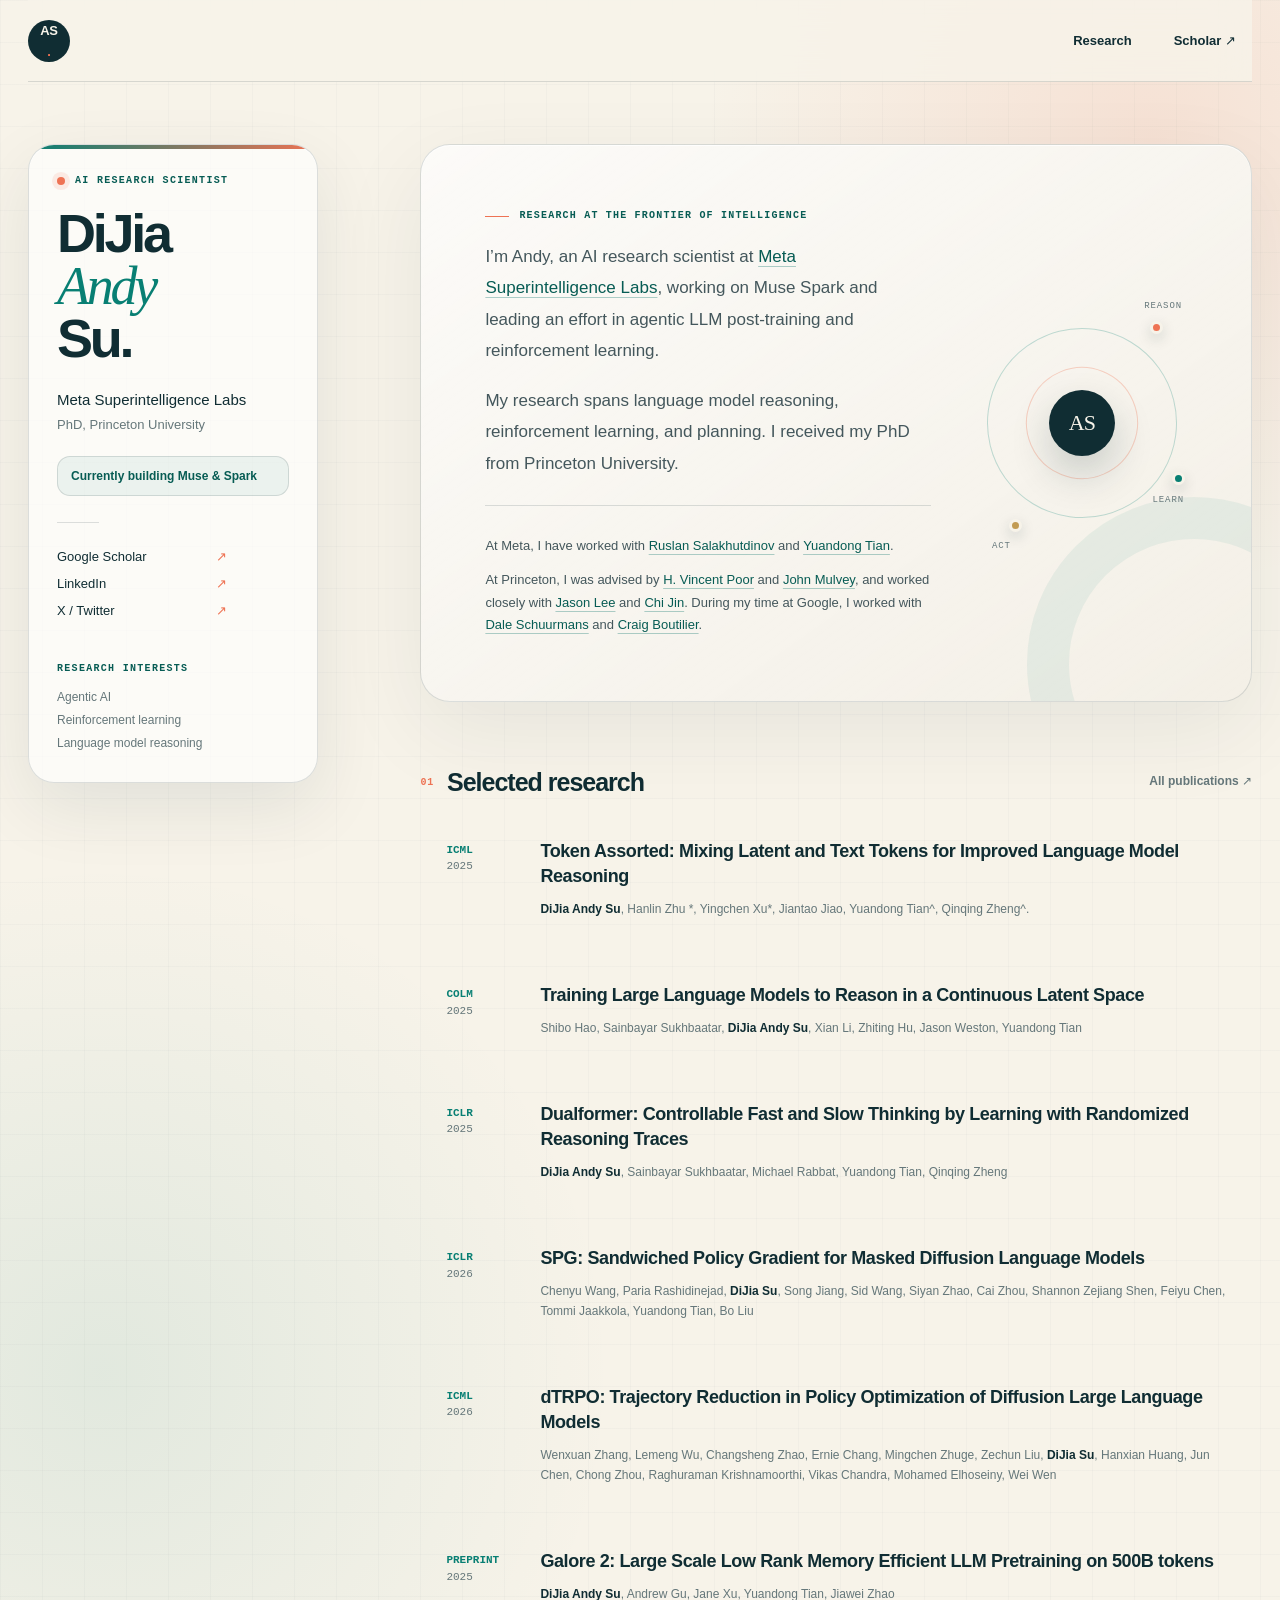
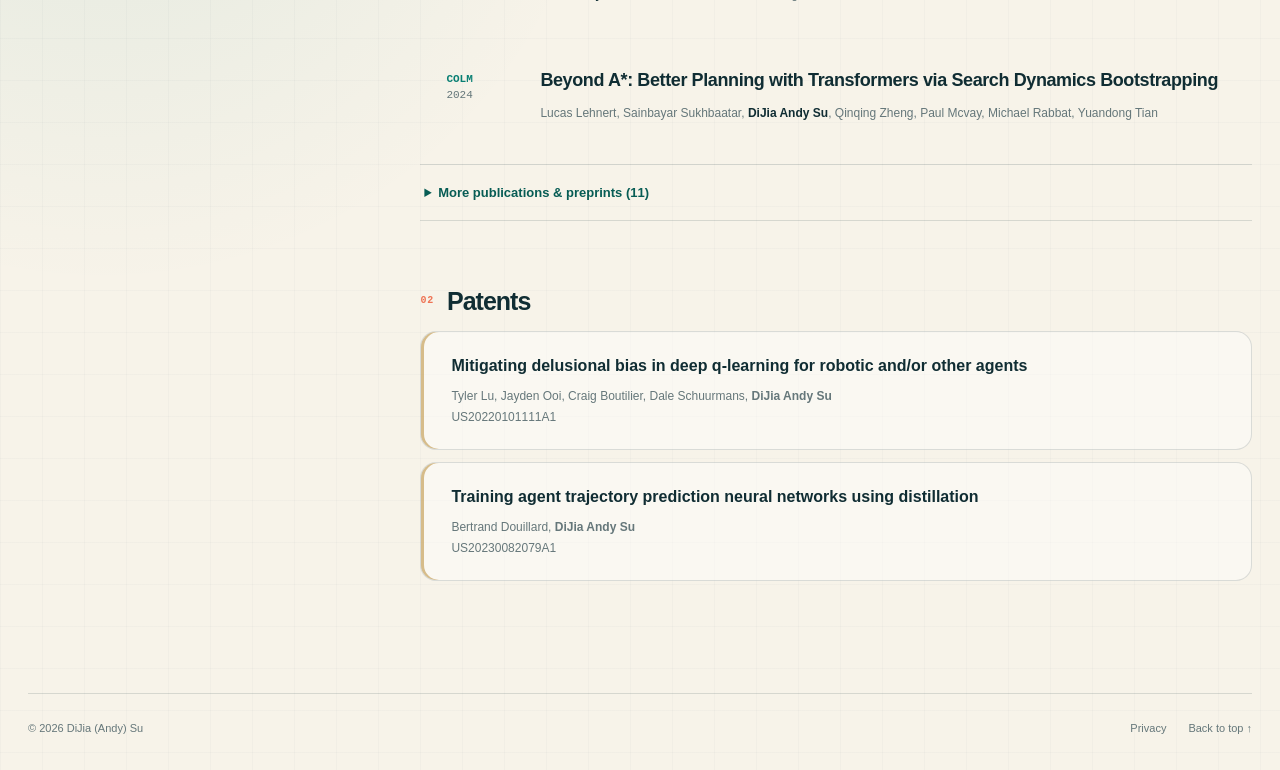
==== commit 7f5c111d: "Move background details into introduction" ====
--- a/index.html
+++ b/index.html
@@ -30,7 +30,6 @@
       <header class="topbar">
         <a class="mark" href="#top" aria-label="Andy Su home">AS<span>.</span></a>
         <nav aria-label="Main navigation">
-          <a href="#background">Background</a>
           <a href="#research">Research</a>
           <a href="https://scholar.google.com/citations?user=bYfe0DcAAAAJ&amp;hl=en&amp;sortby=pubdate">Scholar ↗</a>
         </nav>
@@ -61,6 +60,10 @@
               <p class="intro-kicker">Research at the frontier of intelligence</p>
               <p>I’m Andy, an AI research scientist at <a class="text-link" href="https://ai.meta.com/blog/introducing-muse-spark-msl/">Meta Superintelligence Labs</a>, working on Muse Spark and leading an effort in agentic LLM post-training and reinforcement learning.</p>
               <p>My research spans language model reasoning, reinforcement learning, and planning. I received my PhD from Princeton University.</p>
+              <div class="intro-history">
+                <p>At Meta, I have worked with <a class="text-link" href="https://www.cs.cmu.edu/~rsalakhu/">Ruslan Salakhutdinov</a> and <a class="text-link" href="https://yuandong-tian.com/">Yuandong Tian</a>.</p>
+                <p>At Princeton, I was advised by <a class="text-link" href="https://en.m.wikipedia.org/wiki/Vincent_Poor">H. Vincent Poor</a> and <a class="text-link" href="https://mulvey.princeton.edu/">John Mulvey</a>, and worked closely with <a class="text-link" href="https://jasondlee88.github.io/">Jason Lee</a> and <a class="text-link" href="https://sites.google.com/view/cjin/home">Chi Jin</a>. During my time at Google, I worked with <a class="text-link" href="https://research.google/people/daleschuurmans/">Dale Schuurmans</a> and <a class="text-link" href="https://research.google/people/craigboutilier/">Craig Boutilier</a>.</p>
+              </div>
             </div>
             <div class="research-map" aria-hidden="true">
               <div class="orbit orbit-outer"></div>
@@ -75,13 +78,7 @@
             </div>
           </section>
 
-          <section class="section background" id="background" aria-labelledby="background-heading" data-index="01">
-            <div class="section-header"><h2 id="background-heading">Background</h2></div>
-            <p>At Meta, I have worked with <a class="text-link" href="https://www.cs.cmu.edu/~rsalakhu/">Ruslan Salakhutdinov</a> and <a class="text-link" href="https://yuandong-tian.com/">Yuandong Tian</a>.</p>
-            <p>At Princeton, I was advised by <a class="text-link" href="https://en.m.wikipedia.org/wiki/Vincent_Poor">H. Vincent Poor</a> and <a class="text-link" href="https://mulvey.princeton.edu/">John Mulvey</a>, and worked closely with <a class="text-link" href="https://jasondlee88.github.io/">Jason Lee</a> and <a class="text-link" href="https://sites.google.com/view/cjin/home">Chi Jin</a>. During my time at Google, I worked with <a class="text-link" href="https://research.google/people/daleschuurmans/">Dale Schuurmans</a> and <a class="text-link" href="https://research.google/people/craigboutilier/">Craig Boutilier</a>.</p>
-          </section>
-
-          <section class="section" id="research" aria-labelledby="research-heading" data-index="02">
+          <section class="section" id="research" aria-labelledby="research-heading" data-index="01">
             <div class="section-header">
               <h2 id="research-heading">Selected research</h2>
               <a href="https://scholar.google.com/citations?user=bYfe0DcAAAAJ&amp;hl=en&amp;sortby=pubdate">All publications ↗</a>
@@ -221,7 +218,7 @@
             </details>
           </section>
 
-          <section class="section" aria-labelledby="patents-heading" data-index="03">
+          <section class="section" aria-labelledby="patents-heading" data-index="02">
             <div class="section-header"><h2 id="patents-heading">Patents</h2></div>
             <article class="patent">
               <h3><a href="https://patents.google.com/patent/US20220101111A1/en">Mitigating delusional bias in deep q-learning for robotic and/or other agents</a></h3>
--- a/assets/site.css
+++ b/assets/site.css
@@ -169,6 +169,8 @@
 .intro-kicker { display: flex; align-items: center; gap: 10px; margin: 0 0 18px !important; color: var(--teal-dark) !important; font-family: ui-monospace, SFMono-Regular, Menlo, monospace; font-size: 10px !important; font-weight: 720; letter-spacing: 0.12em; line-height: 1.4 !important; text-transform: uppercase; }
 .intro-kicker::before { width: 24px; height: 1px; background: var(--coral); content: ""; }
 .intro-copy { position: relative; z-index: 2; }
+.intro-history { margin-top: 26px; padding-top: 18px; border-top: 1px solid var(--line); }
+.intro-history p { margin-top: 11px; font-size: 13px; line-height: 1.75; }
 .research-map { position: relative; z-index: 2; width: 210px; height: 280px; align-self: center; justify-self: end; }
 .orbit { position: absolute; top: 50%; left: 50%; border: 1px solid rgba(8, 127, 115, 0.24); border-radius: 50%; transform: translate(-50%, -50%) rotate(-14deg); }
 .orbit-outer { width: 190px; height: 190px; }
@@ -188,13 +190,9 @@
 .section-header { display: flex; align-items: baseline; justify-content: space-between; gap: 20px; margin-bottom: 16px; }
 .section-header h2 { display: flex; align-items: center; gap: 13px; margin: 0; font-size: 25px; }
 .section[data-index] .section-header h2::before { color: var(--coral); font-family: ui-monospace, SFMono-Regular, Menlo, monospace; font-size: 10px; font-weight: 720; letter-spacing: 0.08em; }
-#background-heading::before { content: "01"; }
-#research-heading::before { content: "02"; }
-#patents-heading::before { content: "03"; }
+#research-heading::before { content: "01"; }
+#patents-heading::before { content: "02"; }
 .section-header > a { color: var(--muted); font-size: 12px; font-weight: 620; }
-.background { display: grid; grid-template-columns: 160px 1fr; gap: 26px 44px; }
-.background .section-header { grid-column: 1; }
-.background > p { grid-column: 2; margin: 0; color: #44575c; font-size: 15px; line-height: 1.9; }
 
 .paper {
   display: grid;
@@ -238,8 +236,6 @@
   .layout { grid-template-columns: 235px minmax(0, 1fr); gap: 36px; }
   .profile { padding: 24px; }
   h1 { font-size: 46px; }
-  .background { display: block; }
-  .background > p { margin-top: 15px; }
   .intro { grid-template-columns: minmax(0, 1fr) 150px; gap: 18px; }
   .research-map { width: 150px; transform: scale(0.8); transform-origin: center right; }
 }
@@ -250,7 +246,6 @@
   .topbar { height: 72px; }
   nav { gap: 0; }
   nav a { padding-inline: 10px; }
-  nav a:first-child { display: none; }
   .layout { display: block; padding: 36px 0 70px; }
   .profile { position: static; margin-bottom: 26px; }
   h1 { font-size: 49px; line-height: 1.04; }
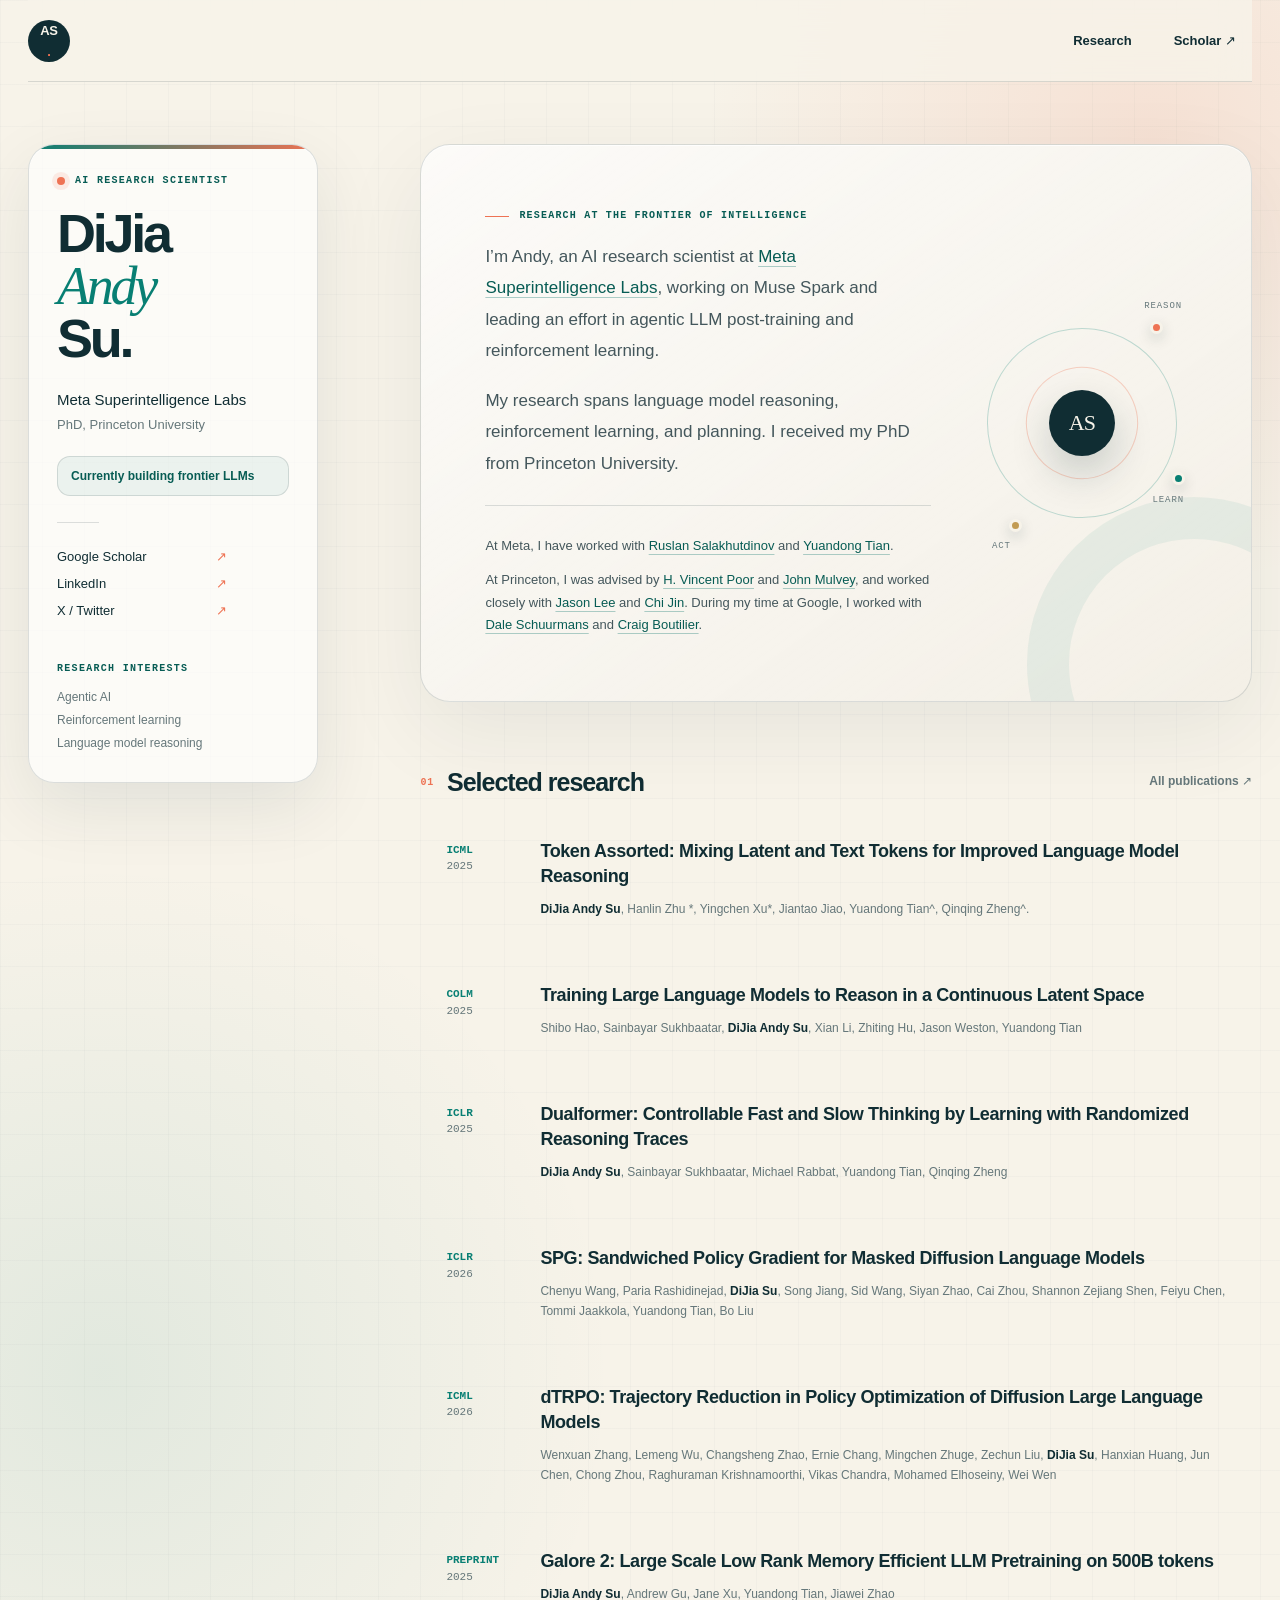
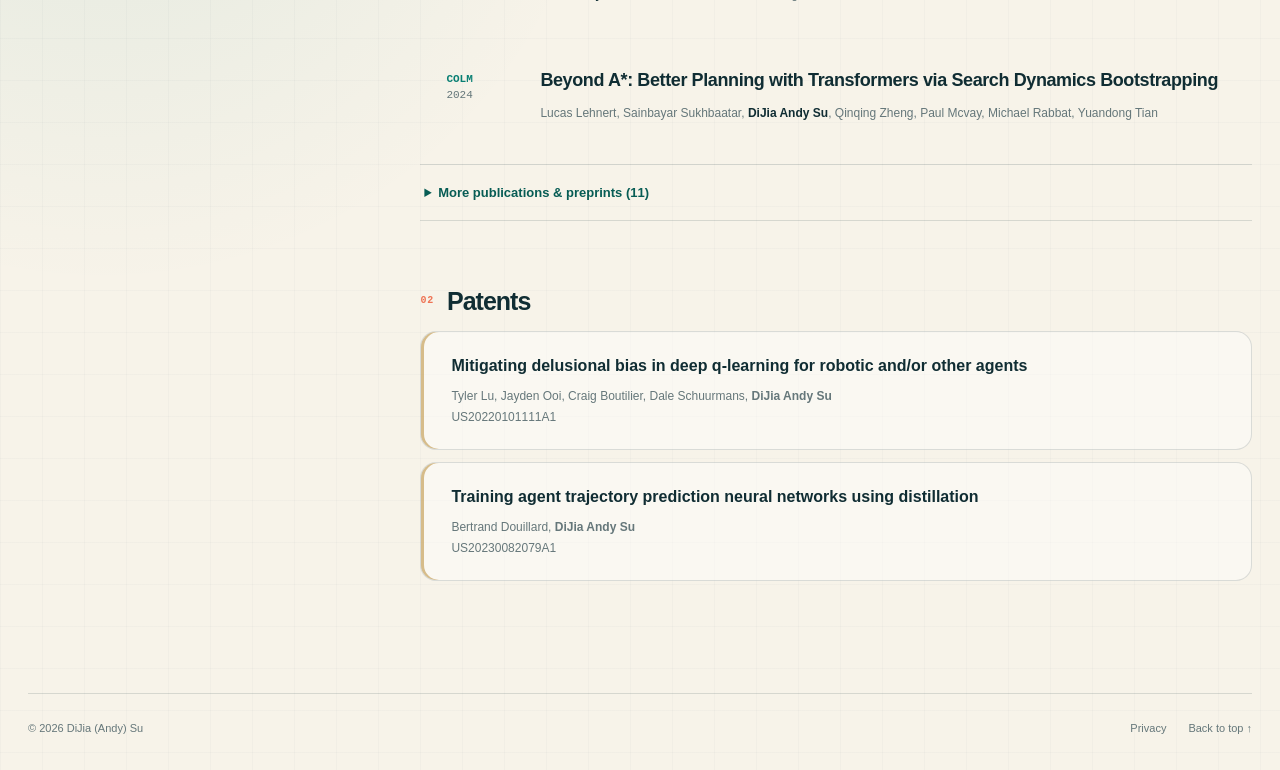
==== commit 6d1c943e: "Update profile focus statement" ====
--- a/index.html
+++ b/index.html
@@ -41,7 +41,7 @@
           <h1>DiJia<br><span class="alias">Andy</span><br>Su.</h1>
           <p class="role">Meta Superintelligence Labs</p>
           <p class="institution">PhD, Princeton University</p>
-          <p class="availability">Currently building Muse &amp; Spark</p>
+          <p class="availability">Currently building frontier LLMs</p>
           <div class="profile-rule"></div>
           <div class="socials">
             <a href="https://scholar.google.com/citations?user=bYfe0DcAAAAJ&amp;hl=en&amp;sortby=pubdate">Google Scholar <span aria-hidden="true">↗</span></a>
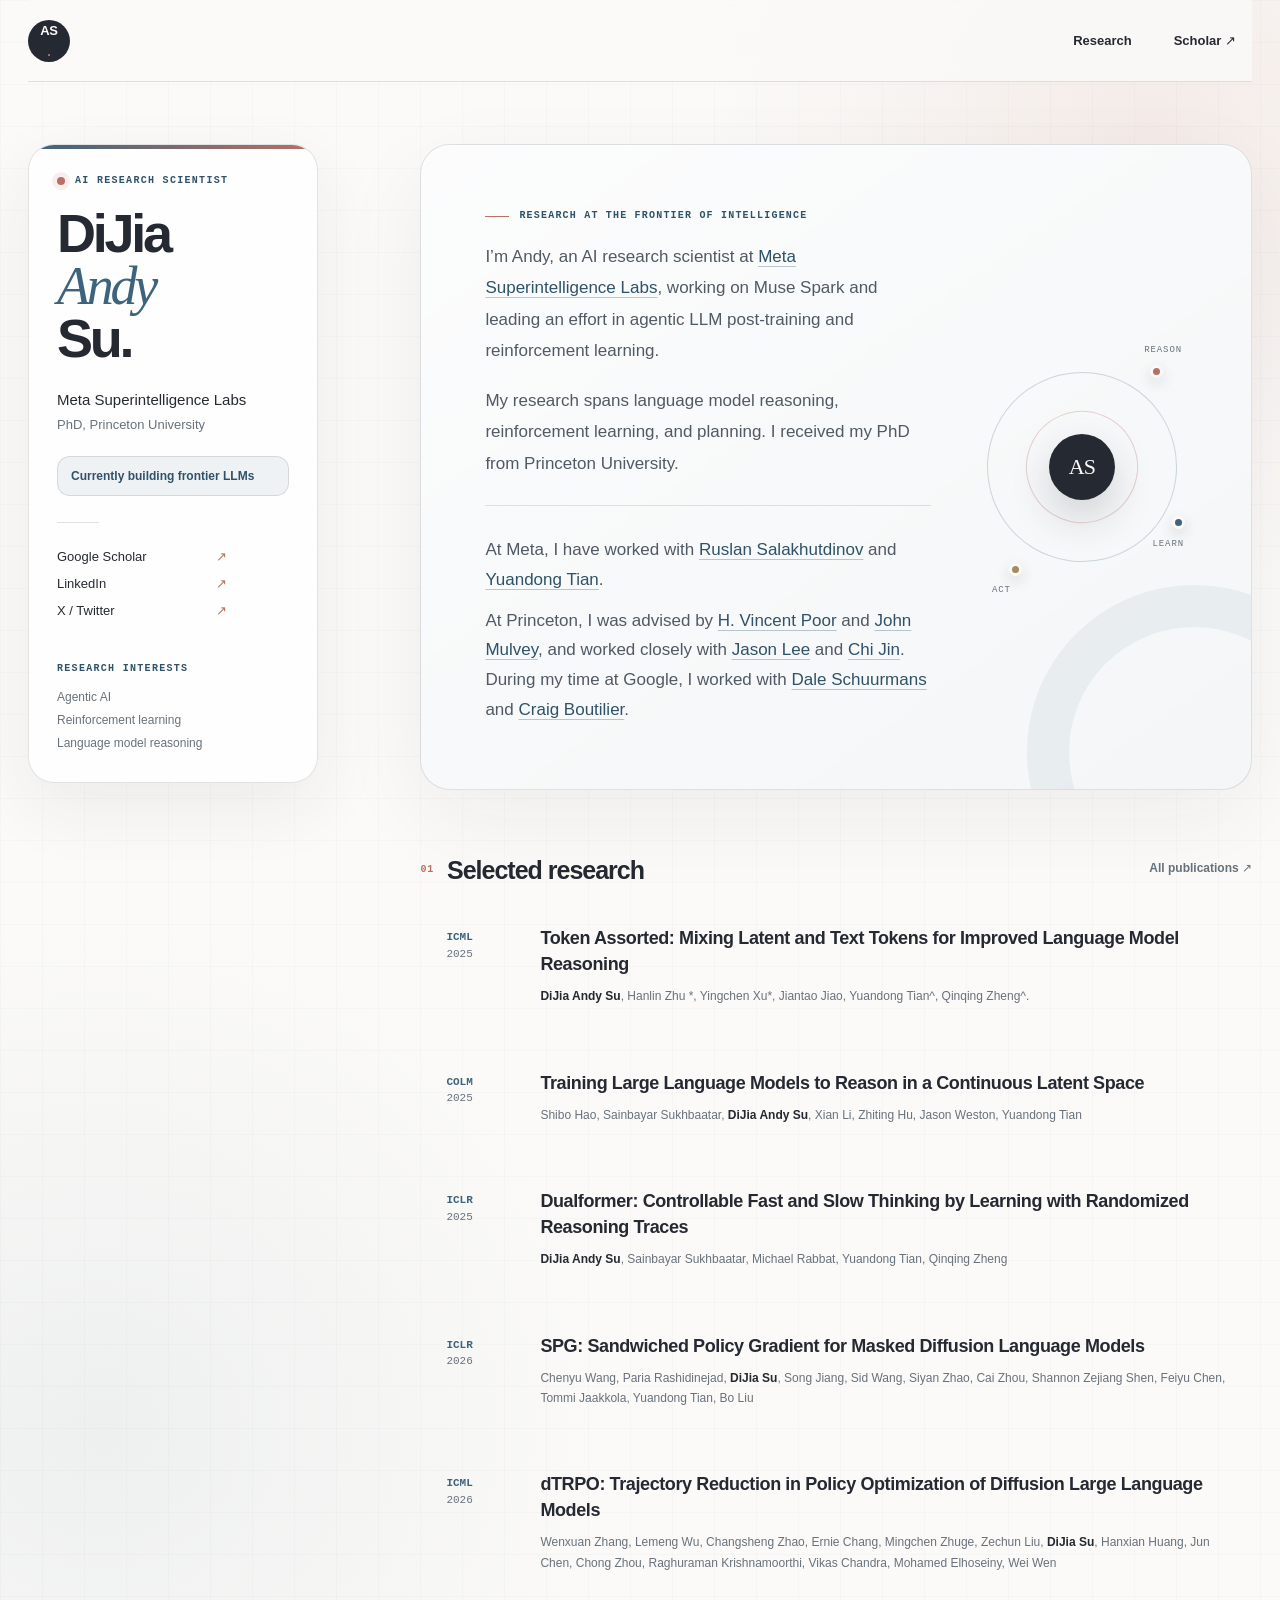
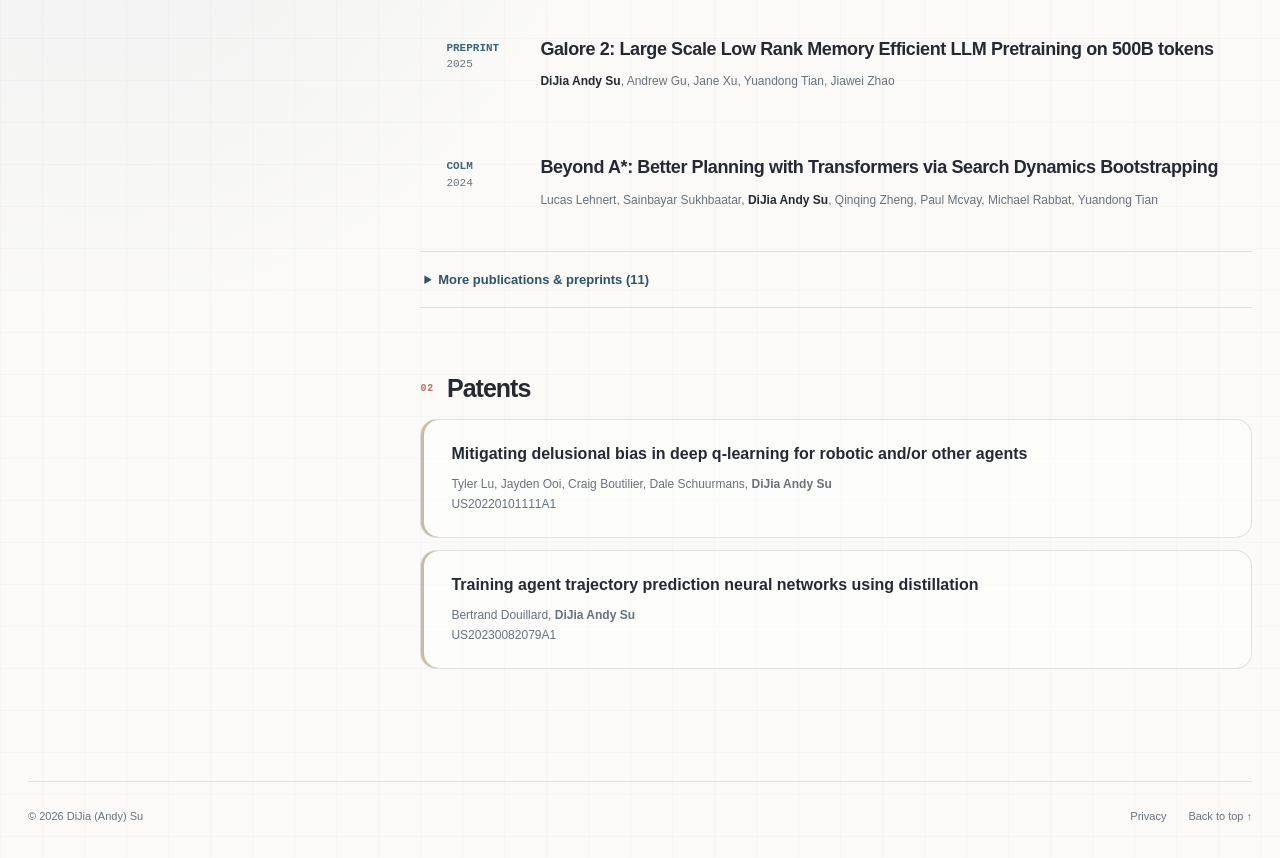
==== commit 6372e75a: "Refresh site with steel blue palette" ====
--- a/index.html
+++ b/index.html
@@ -5,7 +5,7 @@
     <meta name="viewport" content="width=device-width, initial-scale=1">
     <title>DiJia (Andy) Su — AI Research Scientist</title>
     <meta name="description" content="DiJia (Andy) Su is an AI research scientist at Meta Superintelligence Labs. Research in agentic AI, reinforcement learning, and language model reasoning.">
-    <meta name="theme-color" content="#f7f3e9">
+    <meta name="theme-color" content="#fbfaf8">
     <meta name="referrer" content="strict-origin-when-cross-origin">
     <link rel="canonical" href="https://andysu.org/">
     <meta property="og:title" content="DiJia (Andy) Su — AI Research Scientist">
@@ -19,7 +19,7 @@
     <meta name="twitter:title" content="DiJia (Andy) Su — AI Research Scientist">
     <meta name="twitter:description" content="Agentic AI, reinforcement learning, and language model reasoning.">
     <meta name="twitter:image" content="https://andysu.org/assets/og-card.png">
-    <link rel="icon" type="image/svg+xml" href="data:image/svg+xml,%3Csvg xmlns='http://www.w3.org/2000/svg' viewBox='0 0 64 64'%3E%3Crect width='64' height='64' rx='18' fill='%23102b32'/%3E%3Ctext x='32' y='43' text-anchor='middle' fill='%23f7f3e9' font-size='33' font-family='Georgia' font-weight='bold'%3EDS%3C/text%3E%3C/svg%3E">
+    <link rel="icon" type="image/svg+xml" href="data:image/svg+xml,%3Csvg xmlns='http://www.w3.org/2000/svg' viewBox='0 0 64 64'%3E%3Crect width='64' height='64' rx='18' fill='%23252932'/%3E%3Ctext x='32' y='43' text-anchor='middle' fill='%23fbfaf8' font-size='33' font-family='Georgia' font-weight='bold'%3EDS%3C/text%3E%3C/svg%3E">
     <link rel="stylesheet" href="assets/site.css">
     <script defer src="assets/analytics-config.js"></script>
     <script defer src="assets/analytics.js"></script>
--- a/assets/site.css
+++ b/assets/site.css
@@ -1,14 +1,14 @@
 :root {
-  --ink: #102d33;
-  --muted: #65777a;
-  --teal: #087f73;
-  --teal-dark: #075c54;
-  --coral: #ee7354;
-  --gold: #c29b52;
-  --line: rgba(16, 43, 50, 0.14);
-  --paper: #f7f3e9;
-  --paper-deep: #eee8da;
-  --surface: rgba(255, 255, 255, 0.64);
+  --ink: #252932;
+  --muted: #68727c;
+  --teal: #3d647d;
+  --teal-dark: #2f5268;
+  --coral: #b97063;
+  --gold: #a58a62;
+  --line: rgba(37, 41, 50, 0.13);
+  --paper: #fbfaf8;
+  --paper-deep: #eef1f3;
+  --surface: rgba(255, 255, 255, 0.78);
   font-family: Inter, ui-sans-serif, -apple-system, BlinkMacSystemFont, "Segoe UI", sans-serif;
   color: var(--ink);
   background: var(--paper);
@@ -23,10 +23,10 @@
   min-height: 100vh;
   margin: 0;
   background:
-    linear-gradient(rgba(16, 45, 51, 0.022) 1px, transparent 1px),
-    linear-gradient(90deg, rgba(16, 45, 51, 0.022) 1px, transparent 1px),
-    radial-gradient(circle at 90% 6%, rgba(238, 115, 84, 0.14), transparent 28rem),
-    radial-gradient(circle at 8% 58%, rgba(8, 127, 115, 0.09), transparent 32rem),
+    linear-gradient(rgba(37, 41, 50, 0.018) 1px, transparent 1px),
+    linear-gradient(90deg, rgba(37, 41, 50, 0.018) 1px, transparent 1px),
+    radial-gradient(circle at 90% 6%, rgba(185, 112, 99, 0.11), transparent 28rem),
+    radial-gradient(circle at 8% 58%, rgba(61, 100, 125, 0.07), transparent 32rem),
     var(--paper);
   background-size: 42px 42px, 42px 42px, auto, auto, auto;
 }
@@ -34,11 +34,11 @@
 a { color: inherit; text-decoration: none; }
 a:hover { color: var(--teal); }
 a:focus-visible, button:focus-visible, summary:focus-visible {
-  outline: 3px solid rgba(22, 122, 112, 0.5);
+  outline: 3px solid rgba(61, 100, 125, 0.48);
   outline-offset: 5px;
 }
 button { font: inherit; }
-::selection { background: rgba(237, 119, 87, 0.22); }
+::selection { background: rgba(185, 112, 99, 0.2); }
 
 .skip {
   position: fixed;
@@ -66,7 +66,7 @@
   align-items: center;
   justify-content: space-between;
   border-bottom: 1px solid var(--line);
-  background: rgba(247, 243, 233, 0.82);
+  background: rgba(251, 250, 248, 0.86);
   backdrop-filter: blur(18px);
 }
 
@@ -83,7 +83,7 @@
   letter-spacing: -0.02em;
   transition: color 180ms ease, transform 180ms ease, box-shadow 180ms ease;
 }
-.mark:hover { color: white; transform: translateY(-2px) rotate(-3deg); box-shadow: 0 10px 24px rgba(16, 45, 51, 0.18); }
+.mark:hover { color: white; transform: translateY(-2px) rotate(-3deg); box-shadow: 0 10px 24px rgba(37, 41, 50, 0.16); }
 .mark span { color: var(--coral); }
 
 nav { display: flex; gap: 10px; font-size: 13px; font-weight: 650; }
@@ -106,7 +106,7 @@
   border: 1px solid var(--line);
   border-radius: 26px;
   background: var(--surface);
-  box-shadow: 0 24px 70px rgba(16, 43, 50, 0.09), inset 0 1px 0 rgba(255, 255, 255, 0.72);
+  box-shadow: 0 24px 70px rgba(37, 41, 50, 0.07), inset 0 1px 0 rgba(255, 255, 255, 0.78);
 }
 .profile::before {
   position: absolute;
@@ -125,13 +125,13 @@
   text-transform: uppercase;
 }
 .eyebrow { display: flex; align-items: center; gap: 10px; margin: 2px 0 22px; }
-.eyebrow::before { width: 8px; height: 8px; border-radius: 50%; background: var(--coral); box-shadow: 0 0 0 5px rgba(237, 119, 87, 0.12); content: ""; }
+.eyebrow::before { width: 8px; height: 8px; border-radius: 50%; background: var(--coral); box-shadow: 0 0 0 5px rgba(185, 112, 99, 0.11); content: ""; }
 
 h1 { margin: 0 0 24px; font-size: 54px; font-weight: 640; letter-spacing: -0.06em; line-height: 0.96; }
 h1 .alias { color: var(--teal); font-family: Georgia, serif; font-weight: 400; font-style: italic; }
 .role { margin: 0; font-size: 15px; line-height: 1.6; }
 .institution { margin: 3px 0 0; color: var(--muted); font-size: 13px; line-height: 1.6; }
-.availability { margin: 20px 0 0; padding: 12px 13px; border: 1px solid var(--line); border-radius: 13px; background: rgba(22, 122, 112, 0.07); color: var(--teal-dark); font-size: 12px; font-weight: 640; }
+.availability { margin: 20px 0 0; padding: 12px 13px; border: 1px solid var(--line); border-radius: 13px; background: rgba(61, 100, 125, 0.08); color: var(--teal-dark); font-size: 12px; font-weight: 640; }
 .profile-rule { width: 42px; height: 1px; margin: 26px 0; background: var(--line); }
 .socials { display: flex; flex-direction: column; gap: 12px; font-size: 13px; }
 .socials a { display: flex; max-width: 170px; justify-content: space-between; }
@@ -152,7 +152,7 @@
   background:
     linear-gradient(145deg, rgba(255, 255, 255, 0.82), rgba(255, 255, 255, 0.34)),
     var(--paper-deep);
-  box-shadow: 0 28px 90px rgba(16, 45, 51, 0.07), inset 0 1px 0 rgba(255, 255, 255, 0.8);
+  box-shadow: 0 28px 90px rgba(37, 41, 50, 0.06), inset 0 1px 0 rgba(255, 255, 255, 0.82);
 }
 .intro::after {
   position: absolute;
@@ -160,23 +160,23 @@
   bottom: -130px;
   width: 250px;
   height: 250px;
-  border: 42px solid rgba(8, 127, 115, 0.07);
+  border: 42px solid rgba(61, 100, 125, 0.07);
   border-radius: 50%;
   content: "";
 }
 h2 { margin: 0 0 24px; font-size: 32px; font-weight: 560; letter-spacing: -0.04em; line-height: 1.15; }
-.intro p { position: relative; z-index: 1; max-width: 720px; margin: 18px 0 0; color: #44575c; font-size: 17px; line-height: 1.85; }
+.intro p { position: relative; z-index: 1; max-width: 720px; margin: 18px 0 0; color: #515a64; font-size: 17px; line-height: 1.85; }
 .intro-kicker { display: flex; align-items: center; gap: 10px; margin: 0 0 18px !important; color: var(--teal-dark) !important; font-family: ui-monospace, SFMono-Regular, Menlo, monospace; font-size: 10px !important; font-weight: 720; letter-spacing: 0.12em; line-height: 1.4 !important; text-transform: uppercase; }
 .intro-kicker::before { width: 24px; height: 1px; background: var(--coral); content: ""; }
 .intro-copy { position: relative; z-index: 2; }
 .intro-history { margin-top: 26px; padding-top: 18px; border-top: 1px solid var(--line); }
-.intro-history p { margin-top: 11px; font-size: 13px; line-height: 1.75; }
+.intro-history p { margin-top: 11px; line-height: 1.75; }
 .research-map { position: relative; z-index: 2; width: 210px; height: 280px; align-self: center; justify-self: end; }
-.orbit { position: absolute; top: 50%; left: 50%; border: 1px solid rgba(8, 127, 115, 0.24); border-radius: 50%; transform: translate(-50%, -50%) rotate(-14deg); }
+.orbit { position: absolute; top: 50%; left: 50%; border: 1px solid rgba(61, 100, 125, 0.24); border-radius: 50%; transform: translate(-50%, -50%) rotate(-14deg); }
 .orbit-outer { width: 190px; height: 190px; }
-.orbit-inner { width: 112px; height: 112px; border-color: rgba(238, 115, 84, 0.3); transform: translate(-50%, -50%) rotate(22deg); }
-.map-core { position: absolute; top: 50%; left: 50%; display: grid; width: 66px; height: 66px; place-items: center; border-radius: 50%; background: var(--ink); color: var(--paper); font-family: Georgia, serif; font-size: 22px; letter-spacing: -0.04em; transform: translate(-50%, -50%); box-shadow: 0 18px 40px rgba(16, 45, 51, 0.2); }
-.map-node { position: absolute; width: 13px; height: 13px; border: 3px solid var(--paper); border-radius: 50%; background: var(--coral); box-shadow: 0 5px 14px rgba(16, 45, 51, 0.18); }
+.orbit-inner { width: 112px; height: 112px; border-color: rgba(185, 112, 99, 0.3); transform: translate(-50%, -50%) rotate(22deg); }
+.map-core { position: absolute; top: 50%; left: 50%; display: grid; width: 66px; height: 66px; place-items: center; border-radius: 50%; background: var(--ink); color: var(--paper); font-family: Georgia, serif; font-size: 22px; letter-spacing: -0.04em; transform: translate(-50%, -50%); box-shadow: 0 18px 40px rgba(37, 41, 50, 0.18); }
+.map-node { position: absolute; width: 13px; height: 13px; border: 3px solid var(--paper); border-radius: 50%; background: var(--coral); box-shadow: 0 5px 14px rgba(37, 41, 50, 0.16); }
 .node-one { top: 38px; right: 24px; }
 .node-two { right: 2px; bottom: 78px; background: var(--teal); }
 .node-three { bottom: 31px; left: 32px; background: var(--gold); }
@@ -184,7 +184,7 @@
 .label-one { top: 18px; right: 5px; }
 .label-two { right: 3px; bottom: 58px; }
 .label-three { bottom: 12px; left: 15px; }
-.text-link { color: var(--teal-dark); text-decoration: underline; text-decoration-color: rgba(22, 122, 112, 0.34); text-underline-offset: 4px; }
+.text-link { color: var(--teal-dark); text-decoration: underline; text-decoration-color: rgba(61, 100, 125, 0.34); text-underline-offset: 4px; }
 
 .section { padding-top: 66px; }
 .section-header { display: flex; align-items: baseline; justify-content: space-between; gap: 20px; margin-bottom: 16px; }
@@ -205,7 +205,7 @@
   background: rgba(255, 255, 255, 0);
   transition: background-color 180ms ease, border-color 180ms ease, transform 180ms ease, box-shadow 180ms ease;
 }
-.paper:hover { transform: translateY(-3px); border-color: var(--line); background: rgba(255, 255, 255, 0.62); box-shadow: 0 18px 46px rgba(16, 45, 51, 0.07); }
+.paper:hover { transform: translateY(-3px); border-color: var(--line); background: rgba(255, 255, 255, 0.7); box-shadow: 0 18px 46px rgba(37, 41, 50, 0.06); }
 .venue { padding-top: 3px; color: var(--teal); font-family: ui-monospace, SFMono-Regular, Menlo, monospace; font-size: 11px; font-weight: 720; line-height: 1.5; text-transform: uppercase; }
 .venue span { display: block; color: var(--muted); font-weight: 400; }
 .paper h3 { margin: 0 0 9px; font-size: 18px; font-weight: 630; letter-spacing: -0.022em; line-height: 1.42; }
@@ -218,7 +218,7 @@
 summary { padding: 20px 4px; color: var(--teal-dark); cursor: pointer; font-size: 13px; font-weight: 650; }
 .archive[open] summary { border-bottom: 1px solid var(--line); }
 
-.patent { position: relative; margin-top: 12px; padding: 22px 24px 22px 30px; border: 1px solid var(--line); border-radius: 16px; background: rgba(255, 255, 255, 0.42); box-shadow: inset 3px 0 0 rgba(194, 155, 82, 0.65); }
+.patent { position: relative; margin-top: 12px; padding: 22px 24px 22px 30px; border: 1px solid var(--line); border-radius: 16px; background: rgba(255, 255, 255, 0.52); box-shadow: inset 3px 0 0 rgba(165, 138, 98, 0.58); }
 .patent h3 { margin: 0 0 8px; font-size: 16px; font-weight: 620; line-height: 1.5; }
 .patent p { margin: 0; color: var(--muted); font-size: 12px; line-height: 1.7; }
 
@@ -226,7 +226,7 @@
 .footer-links { display: flex; gap: 22px; }
 
 .privacy-page { width: min(760px, calc(100% - 40px)); margin: 70px auto; }
-.privacy-page p, .privacy-page li { color: #44575c; font-size: 16px; line-height: 1.85; }
+.privacy-page p, .privacy-page li { color: #515a64; font-size: 16px; line-height: 1.85; }
 .privacy-page h1 { margin: 36px 0 28px; font-size: 45px; line-height: 1.08; }
 .privacy-page h2 { margin-top: 38px; font-size: 23px; }
 .privacy-page a { color: var(--teal-dark); text-decoration: underline; text-underline-offset: 4px; }
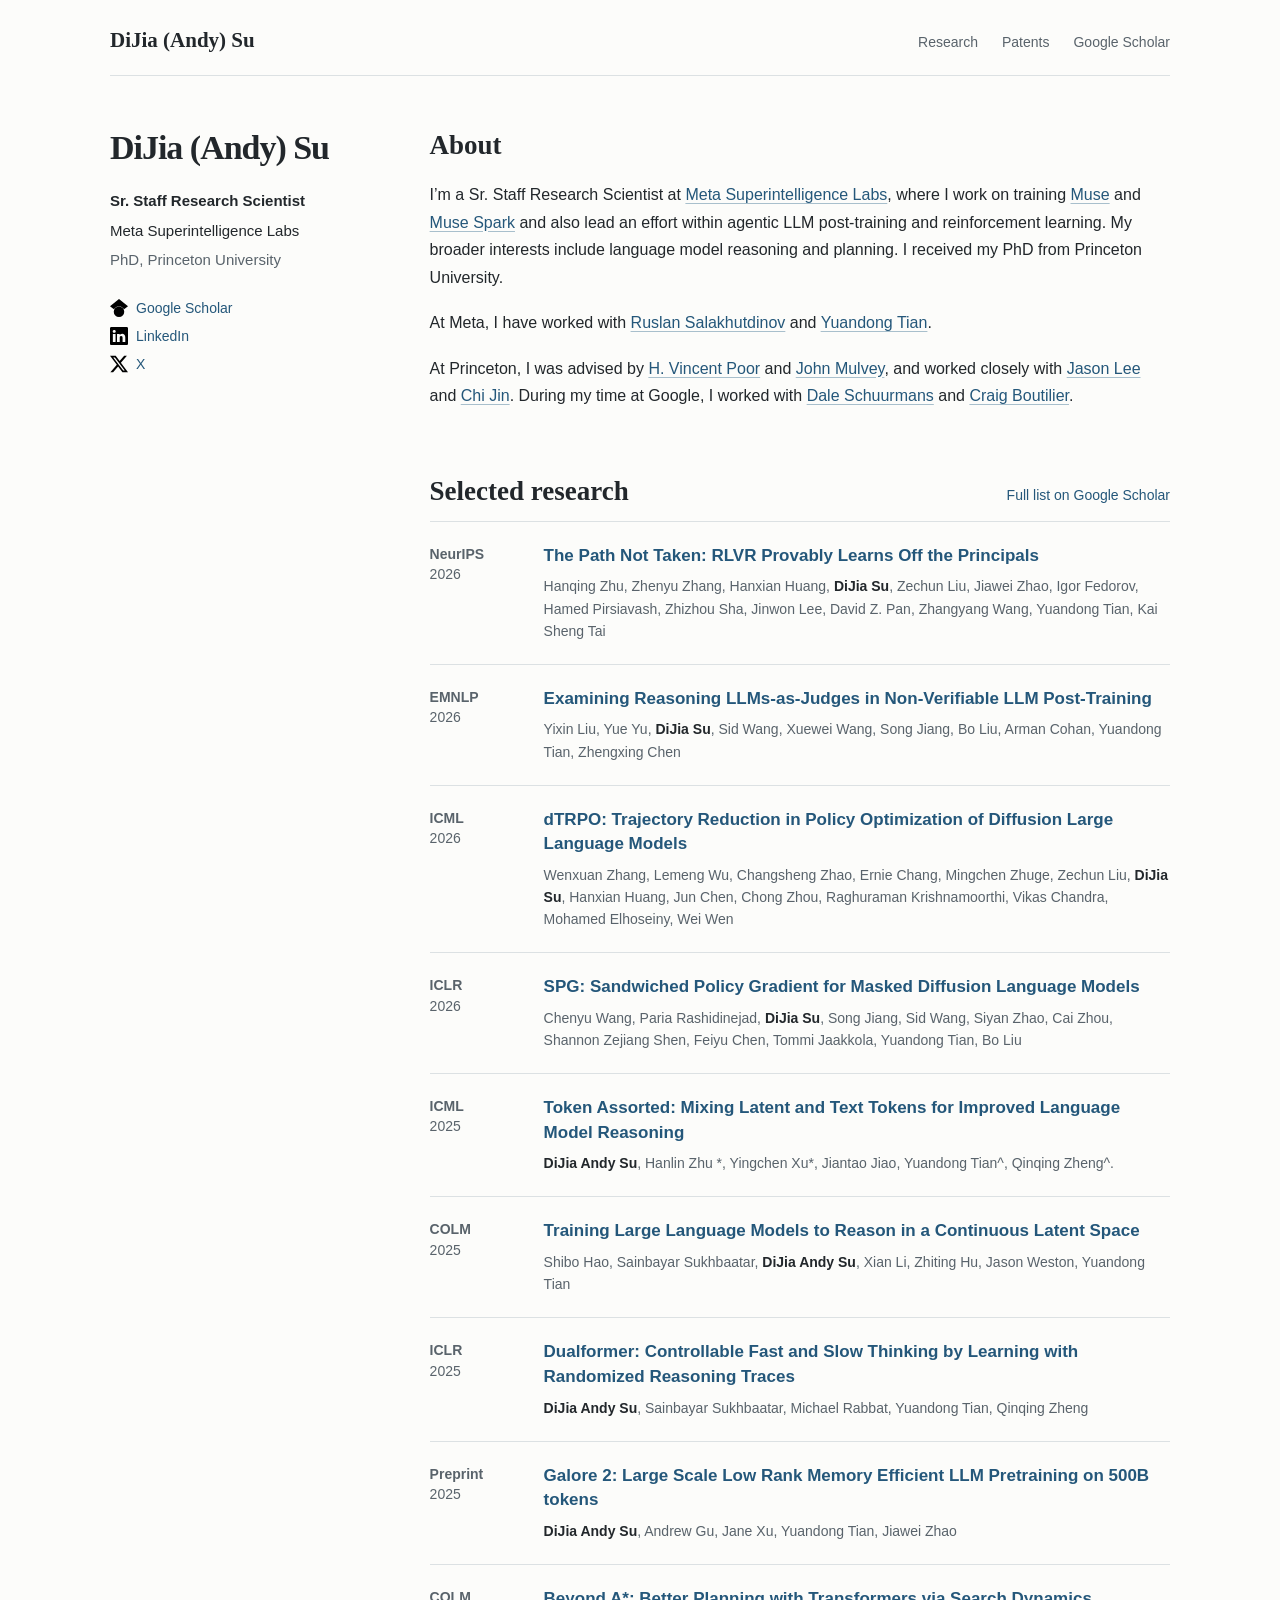
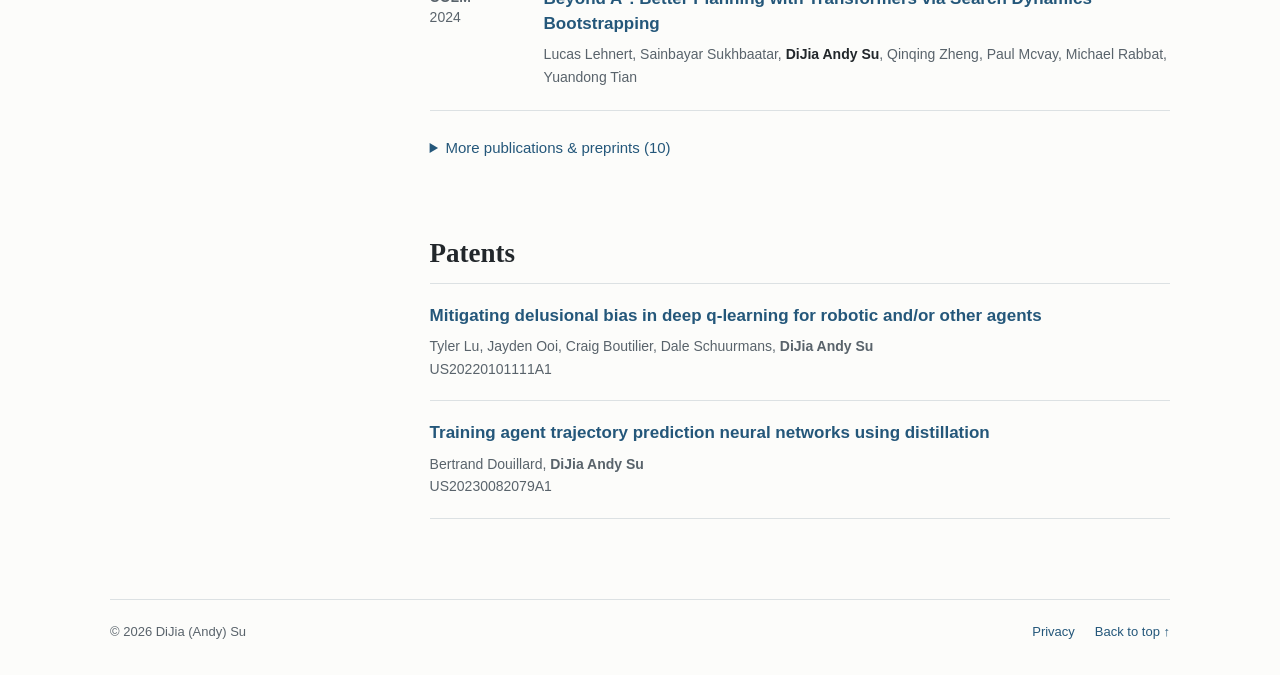
==== commit e8892a7b: "Initial commit" ====
--- a/index.html
+++ b/index.html
@@ -3,12 +3,12 @@
   <head>
     <meta charset="utf-8">
     <meta name="viewport" content="width=device-width, initial-scale=1">
-    <title>DiJia (Andy) Su — AI Research Scientist</title>
-    <meta name="description" content="DiJia (Andy) Su is an AI research scientist at Meta Superintelligence Labs. Research in agentic AI, reinforcement learning, and language model reasoning.">
-    <meta name="theme-color" content="#fbfaf8">
+    <title>DiJia (Andy) Su</title>
+    <meta name="description" content="DiJia (Andy) Su is a Sr. Staff Research Scientist at Meta Superintelligence Labs. Research in agentic AI, reinforcement learning, and language model reasoning.">
+    <meta name="theme-color" content="#fcfcfa">
     <meta name="referrer" content="strict-origin-when-cross-origin">
     <link rel="canonical" href="https://andysu.org/">
-    <meta property="og:title" content="DiJia (Andy) Su — AI Research Scientist">
+    <meta property="og:title" content="DiJia (Andy) Su">
     <meta property="og:description" content="Agentic AI, reinforcement learning, and language model reasoning. Meta Superintelligence Labs · Princeton PhD.">
     <meta property="og:type" content="website">
     <meta property="og:url" content="https://andysu.org/">
@@ -16,11 +16,11 @@
     <meta property="og:image:width" content="1730">
     <meta property="og:image:height" content="909">
     <meta name="twitter:card" content="summary_large_image">
-    <meta name="twitter:title" content="DiJia (Andy) Su — AI Research Scientist">
+    <meta name="twitter:title" content="DiJia (Andy) Su">
     <meta name="twitter:description" content="Agentic AI, reinforcement learning, and language model reasoning.">
     <meta name="twitter:image" content="https://andysu.org/assets/og-card.png">
     <link rel="icon" type="image/svg+xml" href="data:image/svg+xml,%3Csvg xmlns='http://www.w3.org/2000/svg' viewBox='0 0 64 64'%3E%3Crect width='64' height='64' rx='18' fill='%23252932'/%3E%3Ctext x='32' y='43' text-anchor='middle' fill='%23fbfaf8' font-size='33' font-family='Georgia' font-weight='bold'%3EDS%3C/text%3E%3C/svg%3E">
-    <link rel="stylesheet" href="assets/site.css">
+    <link rel="stylesheet" href="assets/site.css?v=20261003c">
     <script defer src="assets/analytics-config.js"></script>
     <script defer src="assets/analytics.js"></script>
   </head>
@@ -28,62 +28,69 @@
     <a class="skip" href="#main">Skip to content</a>
     <div class="shell">
       <header class="topbar">
-        <a class="mark" href="#top" aria-label="Andy Su home">AS<span>.</span></a>
+        <a class="site-name" href="#top">DiJia (Andy) Su</a>
         <nav aria-label="Main navigation">
           <a href="#research">Research</a>
-          <a href="https://scholar.google.com/citations?user=bYfe0DcAAAAJ&amp;hl=en&amp;sortby=pubdate">Scholar ↗</a>
+          <a href="#patents">Patents</a>
+          <a href="https://scholar.google.com/citations?user=bYfe0DcAAAAJ&amp;hl=en&amp;sortby=pubdate">Google Scholar</a>
         </nav>
       </header>
 
       <div class="layout">
         <aside class="profile" aria-label="Profile">
-          <p class="eyebrow">AI research scientist</p>
-          <h1>DiJia<br><span class="alias">Andy</span><br>Su.</h1>
+          <h1>DiJia (Andy) Su</h1>
+          <p class="job-title">Sr. Staff Research Scientist</p>
           <p class="role">Meta Superintelligence Labs</p>
           <p class="institution">PhD, Princeton University</p>
-          <p class="availability">Currently building frontier LLMs</p>
-          <div class="profile-rule"></div>
           <div class="socials">
-            <a href="https://scholar.google.com/citations?user=bYfe0DcAAAAJ&amp;hl=en&amp;sortby=pubdate">Google Scholar <span aria-hidden="true">↗</span></a>
-            <a href="https://www.linkedin.com/in/andyssu/">LinkedIn <span aria-hidden="true">↗</span></a>
-            <a href="https://x.com/qiejriweq12">X / Twitter <span aria-hidden="true">↗</span></a>
-          </div>
-          <div class="focus">
-            <span class="section-label">Research interests</span>
-            <p>Agentic AI<br>Reinforcement learning<br>Language model reasoning</p>
+            <a href="https://scholar.google.com/citations?user=bYfe0DcAAAAJ&amp;hl=en&amp;sortby=pubdate"><img src="assets/googlescholar.svg" width="18" height="18" alt="">Google Scholar</a>
+            <a href="https://www.linkedin.com/in/andyssu/"><img src="assets/linkedin.svg" width="18" height="18" alt="">LinkedIn</a>
+            <a href="https://x.com/andysu2005/"><img src="assets/x.svg" width="18" height="18" alt="">X</a>
           </div>
         </aside>
 
         <main id="main">
           <section class="intro" aria-label="Introduction">
-            <div class="intro-copy">
-              <p class="intro-kicker">Research at the frontier of intelligence</p>
-              <p>I’m Andy, an AI research scientist at <a class="text-link" href="https://ai.meta.com/blog/introducing-muse-spark-msl/">Meta Superintelligence Labs</a>, working on Muse Spark and leading an effort in agentic LLM post-training and reinforcement learning.</p>
-              <p>My research spans language model reasoning, reinforcement learning, and planning. I received my PhD from Princeton University.</p>
-              <div class="intro-history">
-                <p>At Meta, I have worked with <a class="text-link" href="https://www.cs.cmu.edu/~rsalakhu/">Ruslan Salakhutdinov</a> and <a class="text-link" href="https://yuandong-tian.com/">Yuandong Tian</a>.</p>
-                <p>At Princeton, I was advised by <a class="text-link" href="https://en.m.wikipedia.org/wiki/Vincent_Poor">H. Vincent Poor</a> and <a class="text-link" href="https://mulvey.princeton.edu/">John Mulvey</a>, and worked closely with <a class="text-link" href="https://jasondlee88.github.io/">Jason Lee</a> and <a class="text-link" href="https://sites.google.com/view/cjin/home">Chi Jin</a>. During my time at Google, I worked with <a class="text-link" href="https://research.google/people/daleschuurmans/">Dale Schuurmans</a> and <a class="text-link" href="https://research.google/people/craigboutilier/">Craig Boutilier</a>.</p>
-              </div>
-            </div>
-            <div class="research-map" aria-hidden="true">
-              <div class="orbit orbit-outer"></div>
-              <div class="orbit orbit-inner"></div>
-              <span class="map-core">AS</span>
-              <span class="map-node node-one"></span>
-              <span class="map-node node-two"></span>
-              <span class="map-node node-three"></span>
-              <span class="map-label label-one">reason</span>
-              <span class="map-label label-two">learn</span>
-              <span class="map-label label-three">act</span>
-            </div>
+            <h2>About</h2>
+            <p>I’m a Sr. Staff Research Scientist at <a class="text-link" href="https://ai.meta.com/blog/introducing-muse-spark-msl/">Meta Superintelligence Labs</a>, where I work on training <a class="text-link" href="https://about.fb.com/news/2026/09/introducing-muse-personal-ai-agent/">Muse</a> and <a class="text-link" href="https://ai.meta.com/blog/introducing-muse-spark-msl/">Muse Spark</a> and also lead an effort within agentic LLM post-training and reinforcement learning. My broader interests include language model reasoning and planning. I received my PhD from Princeton University.</p>
+            <p>At Meta, I have worked with <a class="text-link" href="https://www.cs.cmu.edu/~rsalakhu/">Ruslan Salakhutdinov</a> and <a class="text-link" href="https://yuandong-tian.com/">Yuandong Tian</a>.</p>
+            <p>At Princeton, I was advised by <a class="text-link" href="https://en.m.wikipedia.org/wiki/Vincent_Poor">H. Vincent Poor</a> and <a class="text-link" href="https://mulvey.princeton.edu/">John Mulvey</a>, and worked closely with <a class="text-link" href="https://jasondlee88.github.io/">Jason Lee</a> and <a class="text-link" href="https://sites.google.com/view/cjin/home">Chi Jin</a>. During my time at Google, I worked with <a class="text-link" href="https://research.google/people/daleschuurmans/">Dale Schuurmans</a> and <a class="text-link" href="https://research.google/people/craigboutilier/">Craig Boutilier</a>.</p>
           </section>
 
-          <section class="section" id="research" aria-labelledby="research-heading" data-index="01">
+          <section class="section" id="research" aria-labelledby="research-heading">
             <div class="section-header">
               <h2 id="research-heading">Selected research</h2>
-              <a href="https://scholar.google.com/citations?user=bYfe0DcAAAAJ&amp;hl=en&amp;sortby=pubdate">All publications ↗</a>
+              <a href="https://scholar.google.com/citations?user=bYfe0DcAAAAJ&amp;hl=en&amp;sortby=pubdate">Full list on Google Scholar</a>
             </div>
 
+            <article class="paper">
+              <div class="venue">NeurIPS<span>2026</span></div>
+              <div>
+                <h3><a href="https://arxiv.org/abs/2511.08567">The Path Not Taken: RLVR Provably Learns Off the Principals</a></h3>
+                <p class="authors">Hanqing Zhu, Zhenyu Zhang, Hanxian Huang, <strong>DiJia Su</strong>, Zechun Liu, Jiawei Zhao, Igor Fedorov, Hamed Pirsiavash, Zhizhou Sha, Jinwon Lee, David Z. Pan, Zhangyang Wang, Yuandong Tian, Kai Sheng Tai</p>
+              </div>
+            </article>
+            <article class="paper">
+              <div class="venue">EMNLP<span>2026</span></div>
+              <div>
+                <h3><a href="https://arxiv.org/abs/2603.12246">Examining Reasoning LLMs-as-Judges in Non-Verifiable LLM Post-Training</a></h3>
+                <p class="authors">Yixin Liu, Yue Yu, <strong>DiJia Su</strong>, Sid Wang, Xuewei Wang, Song Jiang, Bo Liu, Arman Cohan, Yuandong Tian, Zhengxing Chen</p>
+              </div>
+            </article>
+            <article class="paper">
+              <div class="venue">ICML<span>2026</span></div>
+              <div>
+                <h3><a href="https://arxiv.org/abs/2603.18806">dTRPO: Trajectory Reduction in Policy Optimization of Diffusion Large Language Models</a></h3>
+                <p class="authors">Wenxuan Zhang, Lemeng Wu, Changsheng Zhao, Ernie Chang, Mingchen Zhuge, Zechun Liu, <strong>DiJia Su</strong>, Hanxian Huang, Jun Chen, Chong Zhou, Raghuraman Krishnamoorthi, Vikas Chandra, Mohamed Elhoseiny, Wei Wen</p>
+              </div>
+            </article>
+            <article class="paper">
+              <div class="venue">ICLR<span>2026</span></div>
+              <div>
+                <h3><a href="https://arxiv.org/abs/2510.09541">SPG: Sandwiched Policy Gradient for Masked Diffusion Language Models</a></h3>
+                <p class="authors">Chenyu Wang, Paria Rashidinejad, <strong>DiJia Su</strong>, Song Jiang, Sid Wang, Siyan Zhao, Cai Zhou, Shannon Zejiang Shen, Feiyu Chen, Tommi Jaakkola, Yuandong Tian, Bo Liu</p>
+              </div>
+            </article>
             <article class="paper">
               <div class="venue">ICML<span>2025</span></div>
               <div>
@@ -106,20 +113,6 @@
               </div>
             </article>
             <article class="paper">
-              <div class="venue">ICLR<span>2026</span></div>
-              <div>
-                <h3><a href="https://arxiv.org/abs/2510.09541">SPG: Sandwiched Policy Gradient for Masked Diffusion Language Models</a></h3>
-                <p class="authors">Chenyu Wang, Paria Rashidinejad, <strong>DiJia Su</strong>, Song Jiang, Sid Wang, Siyan Zhao, Cai Zhou, Shannon Zejiang Shen, Feiyu Chen, Tommi Jaakkola, Yuandong Tian, Bo Liu</p>
-              </div>
-            </article>
-            <article class="paper">
-              <div class="venue">ICML<span>2026</span></div>
-              <div>
-                <h3><a href="https://arxiv.org/abs/2603.18806">dTRPO: Trajectory Reduction in Policy Optimization of Diffusion Large Language Models</a></h3>
-                <p class="authors">Wenxuan Zhang, Lemeng Wu, Changsheng Zhao, Ernie Chang, Mingchen Zhuge, Zechun Liu, <strong>DiJia Su</strong>, Hanxian Huang, Jun Chen, Chong Zhou, Raghuraman Krishnamoorthi, Vikas Chandra, Mohamed Elhoseiny, Wei Wen</p>
-              </div>
-            </article>
-            <article class="paper">
               <div class="venue">Preprint<span>2025</span></div>
               <div>
                 <h3><a href="https://www.arxiv.org/abs/2504.20437">Galore 2: Large Scale Low Rank Memory Efficient LLM Pretraining on 500B tokens</a></h3>
@@ -135,14 +128,7 @@
             </article>
 
             <details class="archive">
-              <summary>More publications &amp; preprints <span aria-hidden="true">(11)</span></summary>
-              <article class="paper">
-                <div class="venue">Preprint<span>2025</span></div>
-                <div>
-                  <h3><a href="https://arxiv.org/abs/2511.08567">The Path Not Taken: RLVR Provably Learns Off the Principals</a></h3>
-                  <p class="authors">Hanqing Zhu, Zhenyu Zhang, Hanxian Huang, <strong>DiJia Su</strong>, Zechun Liu, Jiawei Zhao, Igor Fedorov, Hamed Pirsiavash, Zhizhou Sha, Jinwon Lee, David Z Pan, Zhangyang Wang, Yuandong Tian, Kai Sheng Tai</p>
-                </div>
-              </article>
+              <summary>More publications &amp; preprints <span aria-hidden="true">(10)</span></summary>
               <article class="paper">
                 <div class="venue">ICRA<span>2022</span></div>
                 <div>
@@ -218,7 +204,7 @@
             </details>
           </section>
 
-          <section class="section" aria-labelledby="patents-heading" data-index="02">
+          <section class="section" id="patents" aria-labelledby="patents-heading">
             <div class="section-header"><h2 id="patents-heading">Patents</h2></div>
             <article class="patent">
               <h3><a href="https://patents.google.com/patent/US20220101111A1/en">Mitigating delusional bias in deep q-learning for robotic and/or other agents</a></h3>
--- a/assets/site.css
+++ b/assets/site.css
@@ -1,275 +1,138 @@
 :root {
-  --ink: #252932;
-  --muted: #68727c;
-  --teal: #3d647d;
-  --teal-dark: #2f5268;
-  --coral: #b97063;
-  --gold: #a58a62;
-  --line: rgba(37, 41, 50, 0.13);
-  --paper: #fbfaf8;
-  --paper-deep: #eef1f3;
-  --surface: rgba(255, 255, 255, 0.78);
-  font-family: Inter, ui-sans-serif, -apple-system, BlinkMacSystemFont, "Segoe UI", sans-serif;
+  --ink: #22272b;
+  --muted: #59636b;
+  --link: #24577a;
+  --line: #dce1e3;
+  --paper: #fcfcfa;
   color: var(--ink);
   background: var(--paper);
+  font-family: -apple-system, BlinkMacSystemFont, "Segoe UI", Helvetica, Arial, sans-serif;
   font-synthesis: none;
   scroll-behavior: smooth;
-  scroll-padding-top: 112px;
+  scroll-padding-top: 24px;
 }
 
 * { box-sizing: border-box; }
-
-body {
-  min-height: 100vh;
-  margin: 0;
-  background:
-    linear-gradient(rgba(37, 41, 50, 0.018) 1px, transparent 1px),
-    linear-gradient(90deg, rgba(37, 41, 50, 0.018) 1px, transparent 1px),
-    radial-gradient(circle at 90% 6%, rgba(185, 112, 99, 0.11), transparent 28rem),
-    radial-gradient(circle at 8% 58%, rgba(61, 100, 125, 0.07), transparent 32rem),
-    var(--paper);
-  background-size: 42px 42px, 42px 42px, auto, auto, auto;
-}
-
-a { color: inherit; text-decoration: none; }
-a:hover { color: var(--teal); }
-a:focus-visible, button:focus-visible, summary:focus-visible {
-  outline: 3px solid rgba(61, 100, 125, 0.48);
-  outline-offset: 5px;
-}
-button { font: inherit; }
-::selection { background: rgba(185, 112, 99, 0.2); }
+body { margin: 0; }
+a { color: var(--link); text-decoration: none; }
+a:hover { text-decoration: underline; text-underline-offset: 3px; }
+a:focus-visible, summary:focus-visible { outline: 2px solid var(--link); outline-offset: 4px; }
+::selection { background: #d7e8f2; }
 
 .skip {
-  position: fixed;
-  z-index: 50;
-  top: -70px;
+  position: absolute;
+  top: -60px;
   left: 18px;
-  padding: 12px 15px;
-  border-radius: 999px;
+  padding: 10px 14px;
   background: var(--ink);
-  color: var(--paper);
+  color: white;
 }
-.skip:focus { top: 14px; }
-
-.shell {
-  width: min(1240px, calc(100% - 56px));
-  margin: auto;
-}
+.skip:focus { top: 10px; }
+.shell { width: min(1060px, calc(100% - 64px)); margin: 0 auto; }
 
 .topbar {
-  position: sticky;
-  z-index: 20;
-  top: 0;
   display: flex;
-  height: 82px;
-  align-items: center;
   justify-content: space-between;
+  align-items: baseline;
+  gap: 24px;
+  padding: 28px 0 22px;
   border-bottom: 1px solid var(--line);
-  background: rgba(251, 250, 248, 0.86);
-  backdrop-filter: blur(18px);
 }
-
-.mark {
-  display: grid;
-  width: 42px;
-  height: 42px;
-  place-items: center;
-  border-radius: 50%;
-  background: var(--ink);
-  color: var(--paper);
-  font-size: 13px;
-  font-weight: 760;
-  letter-spacing: -0.02em;
-  transition: color 180ms ease, transform 180ms ease, box-shadow 180ms ease;
+.site-name {
+  color: var(--ink);
+  font-family: Georgia, "Times New Roman", serif;
+  font-size: 21px;
+  font-weight: 600;
 }
-.mark:hover { color: white; transform: translateY(-2px) rotate(-3deg); box-shadow: 0 10px 24px rgba(37, 41, 50, 0.16); }
-.mark span { color: var(--coral); }
-
-nav { display: flex; gap: 10px; font-size: 13px; font-weight: 650; }
-nav a { padding: 10px 15px; border: 1px solid transparent; border-radius: 999px; transition: background-color 180ms ease, border-color 180ms ease, color 180ms ease; }
-nav a:hover { border-color: var(--line); background: rgba(255, 255, 255, 0.72); }
+nav { display: flex; flex-wrap: wrap; gap: 24px; font-size: 14px; }
+nav a { color: var(--muted); }
 
 .layout {
   display: grid;
-  grid-template-columns: 290px minmax(0, 1fr);
-  gap: clamp(52px, 8vw, 118px);
-  padding: 62px 0 112px;
+  grid-template-columns: 230px minmax(0, 1fr);
+  gap: clamp(48px, 7vw, 90px);
+  padding: 52px 0 80px;
 }
-
-.profile {
-  position: sticky;
-  top: 118px;
-  align-self: start;
-  overflow: hidden;
-  padding: 28px;
-  border: 1px solid var(--line);
-  border-radius: 26px;
-  background: var(--surface);
-  box-shadow: 0 24px 70px rgba(37, 41, 50, 0.07), inset 0 1px 0 rgba(255, 255, 255, 0.78);
-}
-.profile::before {
-  position: absolute;
-  inset: 0 0 auto;
-  height: 4px;
-  background: linear-gradient(90deg, var(--teal), var(--coral));
-  content: "";
-}
-
-.eyebrow, .section-label {
-  color: var(--teal-dark);
-  font-family: ui-monospace, SFMono-Regular, Menlo, monospace;
-  font-size: 10px;
-  font-weight: 720;
-  letter-spacing: 0.13em;
-  text-transform: uppercase;
-}
-.eyebrow { display: flex; align-items: center; gap: 10px; margin: 2px 0 22px; }
-.eyebrow::before { width: 8px; height: 8px; border-radius: 50%; background: var(--coral); box-shadow: 0 0 0 5px rgba(185, 112, 99, 0.11); content: ""; }
-
-h1 { margin: 0 0 24px; font-size: 54px; font-weight: 640; letter-spacing: -0.06em; line-height: 0.96; }
-h1 .alias { color: var(--teal); font-family: Georgia, serif; font-weight: 400; font-style: italic; }
-.role { margin: 0; font-size: 15px; line-height: 1.6; }
-.institution { margin: 3px 0 0; color: var(--muted); font-size: 13px; line-height: 1.6; }
-.availability { margin: 20px 0 0; padding: 12px 13px; border: 1px solid var(--line); border-radius: 13px; background: rgba(61, 100, 125, 0.08); color: var(--teal-dark); font-size: 12px; font-weight: 640; }
-.profile-rule { width: 42px; height: 1px; margin: 26px 0; background: var(--line); }
-.socials { display: flex; flex-direction: column; gap: 12px; font-size: 13px; }
-.socials a { display: flex; max-width: 170px; justify-content: space-between; }
-.socials span { color: var(--coral); }
-.focus { margin-top: 38px; color: var(--muted); font-size: 12px; line-height: 1.9; }
-.focus p { margin: 7px 0 0; }
+.profile { align-self: start; }
+h1, h2 { font-family: Georgia, "Times New Roman", serif; font-weight: 600; }
+h1 { margin: 0 0 22px; font-size: 34px; line-height: 1.16; letter-spacing: -0.03em; }
+.profile p { margin: 0 0 6px; font-size: 15px; line-height: 1.55; }
+.profile .job-title { font-weight: 600; }
+.profile .institution { color: var(--muted); }
+.socials { display: flex; flex-direction: column; gap: 10px; margin-top: 28px; font-size: 14px; }
+.socials a { display: inline-flex; align-items: center; width: fit-content; }
+.socials img { display: block; flex: none; margin-right: 8px; }
 
 #main { min-width: 0; }
-.intro {
-  position: relative;
-  display: grid;
-  grid-template-columns: minmax(0, 1fr) 220px;
-  gap: 36px;
-  overflow: hidden;
-  padding: clamp(38px, 6vw, 64px);
-  border: 1px solid var(--line);
-  border-radius: 30px;
-  background:
-    linear-gradient(145deg, rgba(255, 255, 255, 0.82), rgba(255, 255, 255, 0.34)),
-    var(--paper-deep);
-  box-shadow: 0 28px 90px rgba(37, 41, 50, 0.06), inset 0 1px 0 rgba(255, 255, 255, 0.82);
+h2 { margin: 0; font-size: 27px; line-height: 1.3; }
+.intro p { margin: 18px 0 0; font-size: 16px; line-height: 1.72; }
+.text-link { text-decoration: underline; text-decoration-color: #a8bfcc; text-underline-offset: 3px; }
+
+.section { margin-top: 64px; }
+.section-header {
+  display: flex;
+  align-items: baseline;
+  justify-content: space-between;
+  gap: 20px;
+  padding-bottom: 12px;
+  border-bottom: 1px solid var(--line);
 }
-.intro::after {
-  position: absolute;
-  right: -110px;
-  bottom: -130px;
-  width: 250px;
-  height: 250px;
-  border: 42px solid rgba(61, 100, 125, 0.07);
-  border-radius: 50%;
-  content: "";
-}
-h2 { margin: 0 0 24px; font-size: 32px; font-weight: 560; letter-spacing: -0.04em; line-height: 1.15; }
-.intro p { position: relative; z-index: 1; max-width: 720px; margin: 18px 0 0; color: #515a64; font-size: 17px; line-height: 1.85; }
-.intro-kicker { display: flex; align-items: center; gap: 10px; margin: 0 0 18px !important; color: var(--teal-dark) !important; font-family: ui-monospace, SFMono-Regular, Menlo, monospace; font-size: 10px !important; font-weight: 720; letter-spacing: 0.12em; line-height: 1.4 !important; text-transform: uppercase; }
-.intro-kicker::before { width: 24px; height: 1px; background: var(--coral); content: ""; }
-.intro-copy { position: relative; z-index: 2; }
-.intro-history { margin-top: 26px; padding-top: 18px; border-top: 1px solid var(--line); }
-.intro-history p { margin-top: 11px; line-height: 1.75; }
-.research-map { position: relative; z-index: 2; width: 210px; height: 280px; align-self: center; justify-self: end; }
-.orbit { position: absolute; top: 50%; left: 50%; border: 1px solid rgba(61, 100, 125, 0.24); border-radius: 50%; transform: translate(-50%, -50%) rotate(-14deg); }
-.orbit-outer { width: 190px; height: 190px; }
-.orbit-inner { width: 112px; height: 112px; border-color: rgba(185, 112, 99, 0.3); transform: translate(-50%, -50%) rotate(22deg); }
-.map-core { position: absolute; top: 50%; left: 50%; display: grid; width: 66px; height: 66px; place-items: center; border-radius: 50%; background: var(--ink); color: var(--paper); font-family: Georgia, serif; font-size: 22px; letter-spacing: -0.04em; transform: translate(-50%, -50%); box-shadow: 0 18px 40px rgba(37, 41, 50, 0.18); }
-.map-node { position: absolute; width: 13px; height: 13px; border: 3px solid var(--paper); border-radius: 50%; background: var(--coral); box-shadow: 0 5px 14px rgba(37, 41, 50, 0.16); }
-.node-one { top: 38px; right: 24px; }
-.node-two { right: 2px; bottom: 78px; background: var(--teal); }
-.node-three { bottom: 31px; left: 32px; background: var(--gold); }
-.map-label { position: absolute; color: var(--muted); font-family: ui-monospace, SFMono-Regular, Menlo, monospace; font-size: 9px; letter-spacing: 0.1em; text-transform: uppercase; }
-.label-one { top: 18px; right: 5px; }
-.label-two { right: 3px; bottom: 58px; }
-.label-three { bottom: 12px; left: 15px; }
-.text-link { color: var(--teal-dark); text-decoration: underline; text-decoration-color: rgba(61, 100, 125, 0.34); text-underline-offset: 4px; }
-
-.section { padding-top: 66px; }
-.section-header { display: flex; align-items: baseline; justify-content: space-between; gap: 20px; margin-bottom: 16px; }
-.section-header h2 { display: flex; align-items: center; gap: 13px; margin: 0; font-size: 25px; }
-.section[data-index] .section-header h2::before { color: var(--coral); font-family: ui-monospace, SFMono-Regular, Menlo, monospace; font-size: 10px; font-weight: 720; letter-spacing: 0.08em; }
-#research-heading::before { content: "01"; }
-#patents-heading::before { content: "02"; }
-.section-header > a { color: var(--muted); font-size: 12px; font-weight: 620; }
-
+.section-header > a { font-size: 14px; white-space: nowrap; }
 .paper {
   display: grid;
-  grid-template-columns: 74px minmax(0, 1fr);
-  gap: 20px;
-  margin-top: 12px;
-  padding: 25px;
-  border: 1px solid transparent;
-  border-radius: 18px;
-  background: rgba(255, 255, 255, 0);
-  transition: background-color 180ms ease, border-color 180ms ease, transform 180ms ease, box-shadow 180ms ease;
+  grid-template-columns: 96px minmax(0, 1fr);
+  gap: 18px;
+  padding: 22px 0;
+  border-bottom: 1px solid var(--line);
 }
-.paper:hover { transform: translateY(-3px); border-color: var(--line); background: rgba(255, 255, 255, 0.7); box-shadow: 0 18px 46px rgba(37, 41, 50, 0.06); }
-.venue { padding-top: 3px; color: var(--teal); font-family: ui-monospace, SFMono-Regular, Menlo, monospace; font-size: 11px; font-weight: 720; line-height: 1.5; text-transform: uppercase; }
-.venue span { display: block; color: var(--muted); font-weight: 400; }
-.paper h3 { margin: 0 0 9px; font-size: 18px; font-weight: 630; letter-spacing: -0.022em; line-height: 1.42; }
-.paper h3 a { background-image: linear-gradient(var(--coral), var(--coral)); background-position: 0 100%; background-repeat: no-repeat; background-size: 0 2px; transition: background-size 180ms ease; }
-.paper h3 a:hover { color: var(--ink); background-size: 100% 2px; }
-.authors, .paper-note { margin: 0; color: var(--muted); font-size: 12px; line-height: 1.68; }
-.authors strong { color: var(--ink); font-weight: 620; }
-.paper-note { margin-top: 8px; color: var(--teal-dark); font-weight: 620; }
-.archive { margin-top: 15px; border-top: 1px solid var(--line); border-bottom: 1px solid var(--line); }
-summary { padding: 20px 4px; color: var(--teal-dark); cursor: pointer; font-size: 13px; font-weight: 650; }
+.venue { color: var(--muted); font-size: 14px; font-weight: 600; line-height: 1.45; }
+.venue span { display: block; font-weight: 400; }
+.paper h3 { margin: 0 0 7px; font-size: 17px; font-weight: 600; line-height: 1.45; }
+.authors, .paper-note { margin: 0; color: var(--muted); font-size: 14px; line-height: 1.58; }
+.authors strong { color: var(--ink); font-weight: 600; }
+.paper-note { margin-top: 6px; }
+.archive { margin-top: 12px; }
+summary { padding: 16px 0; color: var(--link); cursor: pointer; font-size: 15px; }
 .archive[open] summary { border-bottom: 1px solid var(--line); }
 
-.patent { position: relative; margin-top: 12px; padding: 22px 24px 22px 30px; border: 1px solid var(--line); border-radius: 16px; background: rgba(255, 255, 255, 0.52); box-shadow: inset 3px 0 0 rgba(165, 138, 98, 0.58); }
-.patent h3 { margin: 0 0 8px; font-size: 16px; font-weight: 620; line-height: 1.5; }
-.patent p { margin: 0; color: var(--muted); font-size: 12px; line-height: 1.7; }
+.patent { padding: 20px 0; border-bottom: 1px solid var(--line); }
+.patent h3 { margin: 0 0 7px; font-size: 17px; font-weight: 600; line-height: 1.45; }
+.patent p { margin: 0; color: var(--muted); font-size: 14px; line-height: 1.6; }
 
-footer { display: flex; justify-content: space-between; gap: 20px; padding: 28px 0 36px; border-top: 1px solid var(--line); color: var(--muted); font-size: 11px; }
-.footer-links { display: flex; gap: 22px; }
+footer {
+  display: flex;
+  justify-content: space-between;
+  gap: 24px;
+  padding: 24px 0 36px;
+  border-top: 1px solid var(--line);
+  color: var(--muted);
+  font-size: 13px;
+}
+.footer-links { display: flex; gap: 20px; }
 
-.privacy-page { width: min(760px, calc(100% - 40px)); margin: 70px auto; }
-.privacy-page p, .privacy-page li { color: #515a64; font-size: 16px; line-height: 1.85; }
-.privacy-page h1 { margin: 36px 0 28px; font-size: 45px; line-height: 1.08; }
-.privacy-page h2 { margin-top: 38px; font-size: 23px; }
-.privacy-page a { color: var(--teal-dark); text-decoration: underline; text-underline-offset: 4px; }
+.privacy-page { width: min(720px, calc(100% - 40px)); margin: 60px auto; }
+.privacy-page h1 { margin: 34px 0 24px; font-size: 36px; }
+.privacy-page h2 { margin-top: 36px; font-size: 24px; }
+.privacy-page p, .privacy-page li { font-size: 16px; line-height: 1.7; }
 
-@media (max-width: 920px) {
-  .shell { width: min(100% - 40px, 1240px); }
-  .layout { grid-template-columns: 235px minmax(0, 1fr); gap: 36px; }
-  .profile { padding: 24px; }
-  h1 { font-size: 46px; }
-  .intro { grid-template-columns: minmax(0, 1fr) 150px; gap: 18px; }
-  .research-map { width: 150px; transform: scale(0.8); transform-origin: center right; }
-}
-
-@media (max-width: 700px) {
-  :root { scroll-padding-top: 88px; }
-  .shell { width: min(100% - 28px, 1240px); }
-  .topbar { height: 72px; }
-  nav { gap: 0; }
-  nav a { padding-inline: 10px; }
-  .layout { display: block; padding: 36px 0 70px; }
-  .profile { position: static; margin-bottom: 26px; }
-  h1 { font-size: 49px; line-height: 1.04; }
-  h1 br { display: none; }
-  h1 .alias { margin: 0 5px; }
-  .availability { display: inline-block; }
-  .profile-rule, .focus { display: none; }
-  .socials { flex-direction: row; flex-wrap: wrap; gap: 18px; margin-top: 22px; }
-  .socials a { gap: 8px; }
-  .intro { padding: 32px 24px; border-radius: 22px; }
-  .intro p { font-size: 15px; }
-  .intro { display: block; }
-  .research-map { display: none; }
-  .section { padding-top: 50px; }
-  .paper { grid-template-columns: 58px minmax(0, 1fr); gap: 12px; margin-inline: -10px; padding: 21px 10px; }
-  .paper h3 { font-size: 16px; }
-  .section-header { flex-wrap: wrap; gap: 10px; }
-  .section-header h2 { font-size: 23px; }
-  footer { flex-direction: column; gap: 14px; }
-  .footer-links { flex-wrap: wrap; }
-  .privacy-page h1 { font-size: 36px; }
+@media (max-width: 720px) {
+  .shell { width: min(100% - 36px, 1060px); }
+  .topbar { align-items: flex-start; flex-direction: column; gap: 16px; padding: 22px 0; }
+  nav { gap: 18px; }
+  .layout { display: block; padding: 34px 0 64px; }
+  .profile { padding-bottom: 30px; border-bottom: 1px solid var(--line); }
+  h1 { margin-bottom: 14px; font-size: 32px; }
+  .socials { flex-direction: row; flex-wrap: wrap; gap: 20px; margin-top: 20px; }
+  .intro { margin-top: 34px; }
+  .section { margin-top: 52px; }
+  .section-header { align-items: flex-start; flex-direction: column; gap: 8px; }
+  .paper { grid-template-columns: 72px minmax(0, 1fr); gap: 12px; padding: 20px 0; }
+  .venue { font-size: 13px; }
+  .paper h3, .patent h3 { font-size: 16px; }
+  .authors, .paper-note, .patent p { font-size: 13px; }
+  footer { flex-direction: column; gap: 10px; }
 }
 
 @media (prefers-reduced-motion: reduce) {
   :root { scroll-behavior: auto; }
-  *, *::before, *::after { transition-duration: 0.01ms !important; }
 }
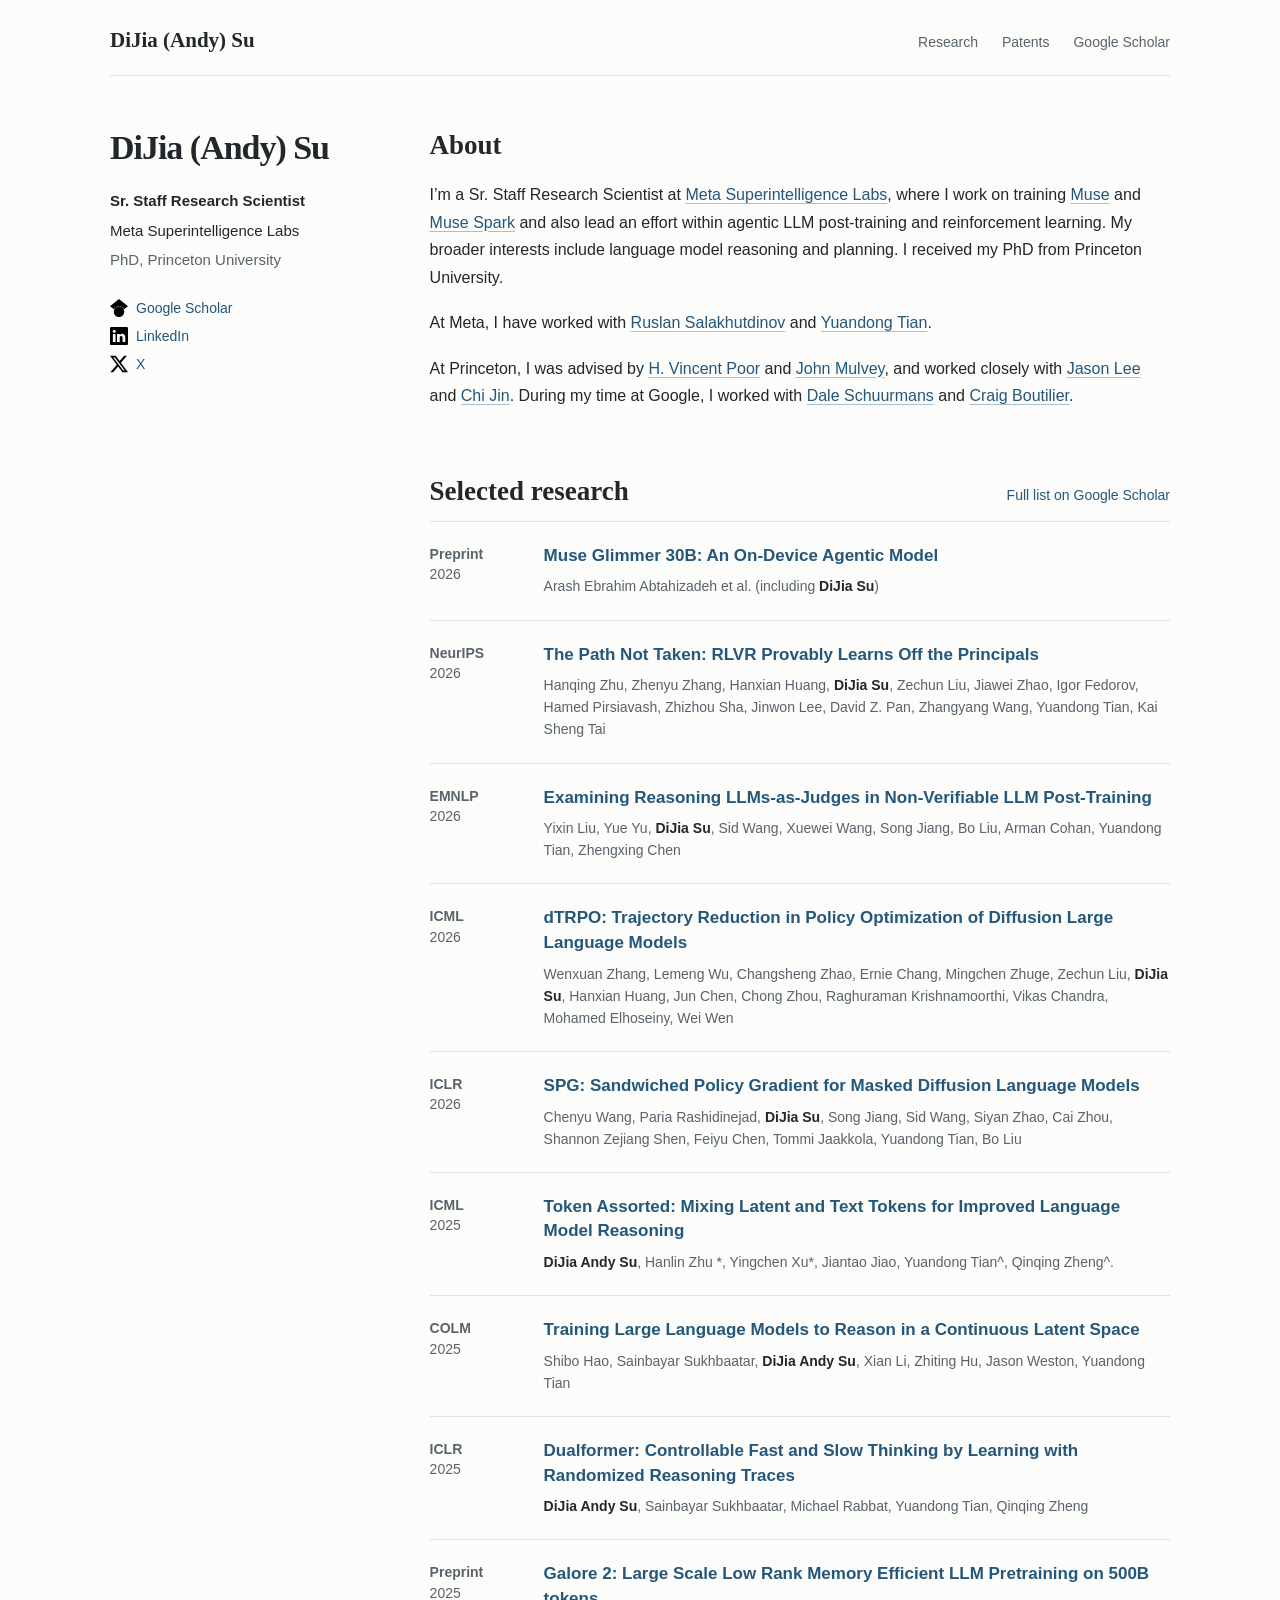
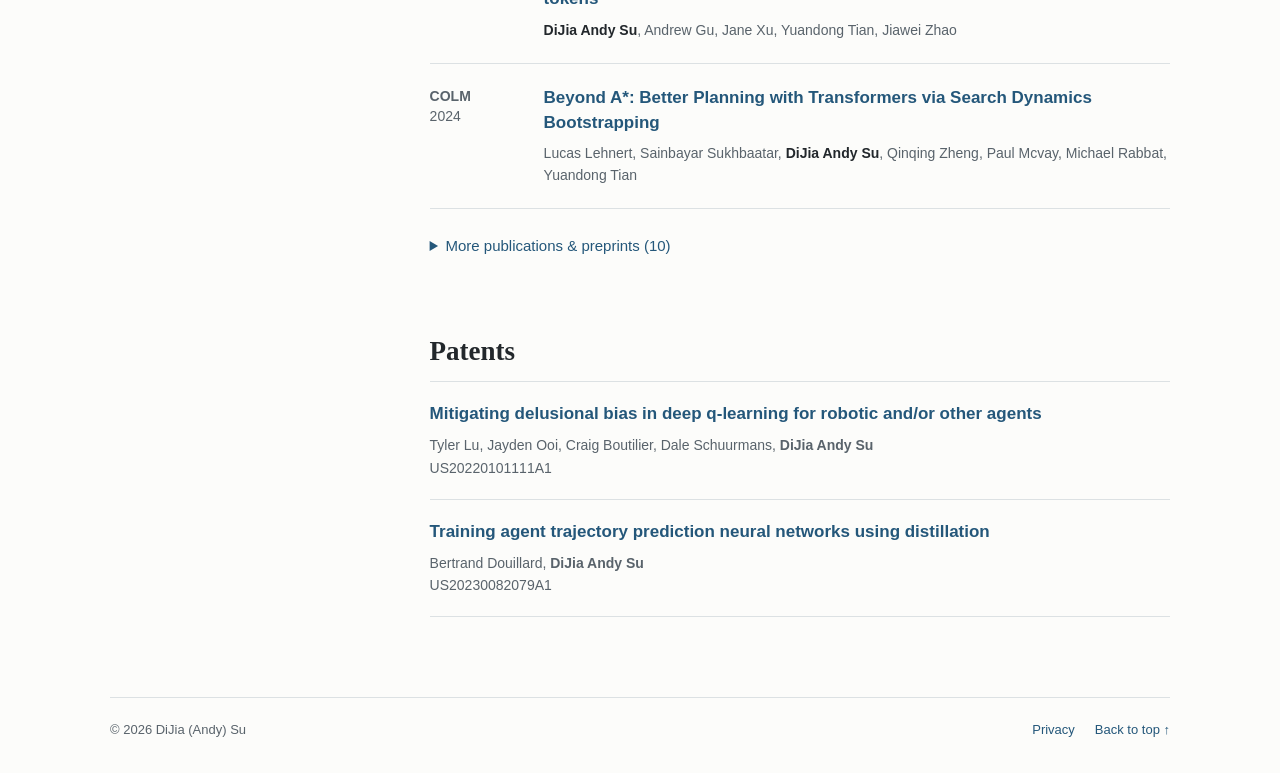
==== commit 405d62b7: "Add Muse Glimmer 30B publication" ====
--- a/index.html
+++ b/index.html
@@ -64,6 +64,13 @@
             </div>
 
             <article class="paper">
+              <div class="venue">Preprint<span>2026</span></div>
+              <div>
+                <h3><a href="https://arxiv.org/abs/2610.24628">Muse Glimmer 30B: An On-Device Agentic Model</a></h3>
+                <p class="authors">Arash Ebrahim Abtahizadeh et al. (including <strong>DiJia Su</strong>)</p>
+              </div>
+            </article>
+            <article class="paper">
               <div class="venue">NeurIPS<span>2026</span></div>
               <div>
                 <h3><a href="https://arxiv.org/abs/2511.08567">The Path Not Taken: RLVR Provably Learns Off the Principals</a></h3>
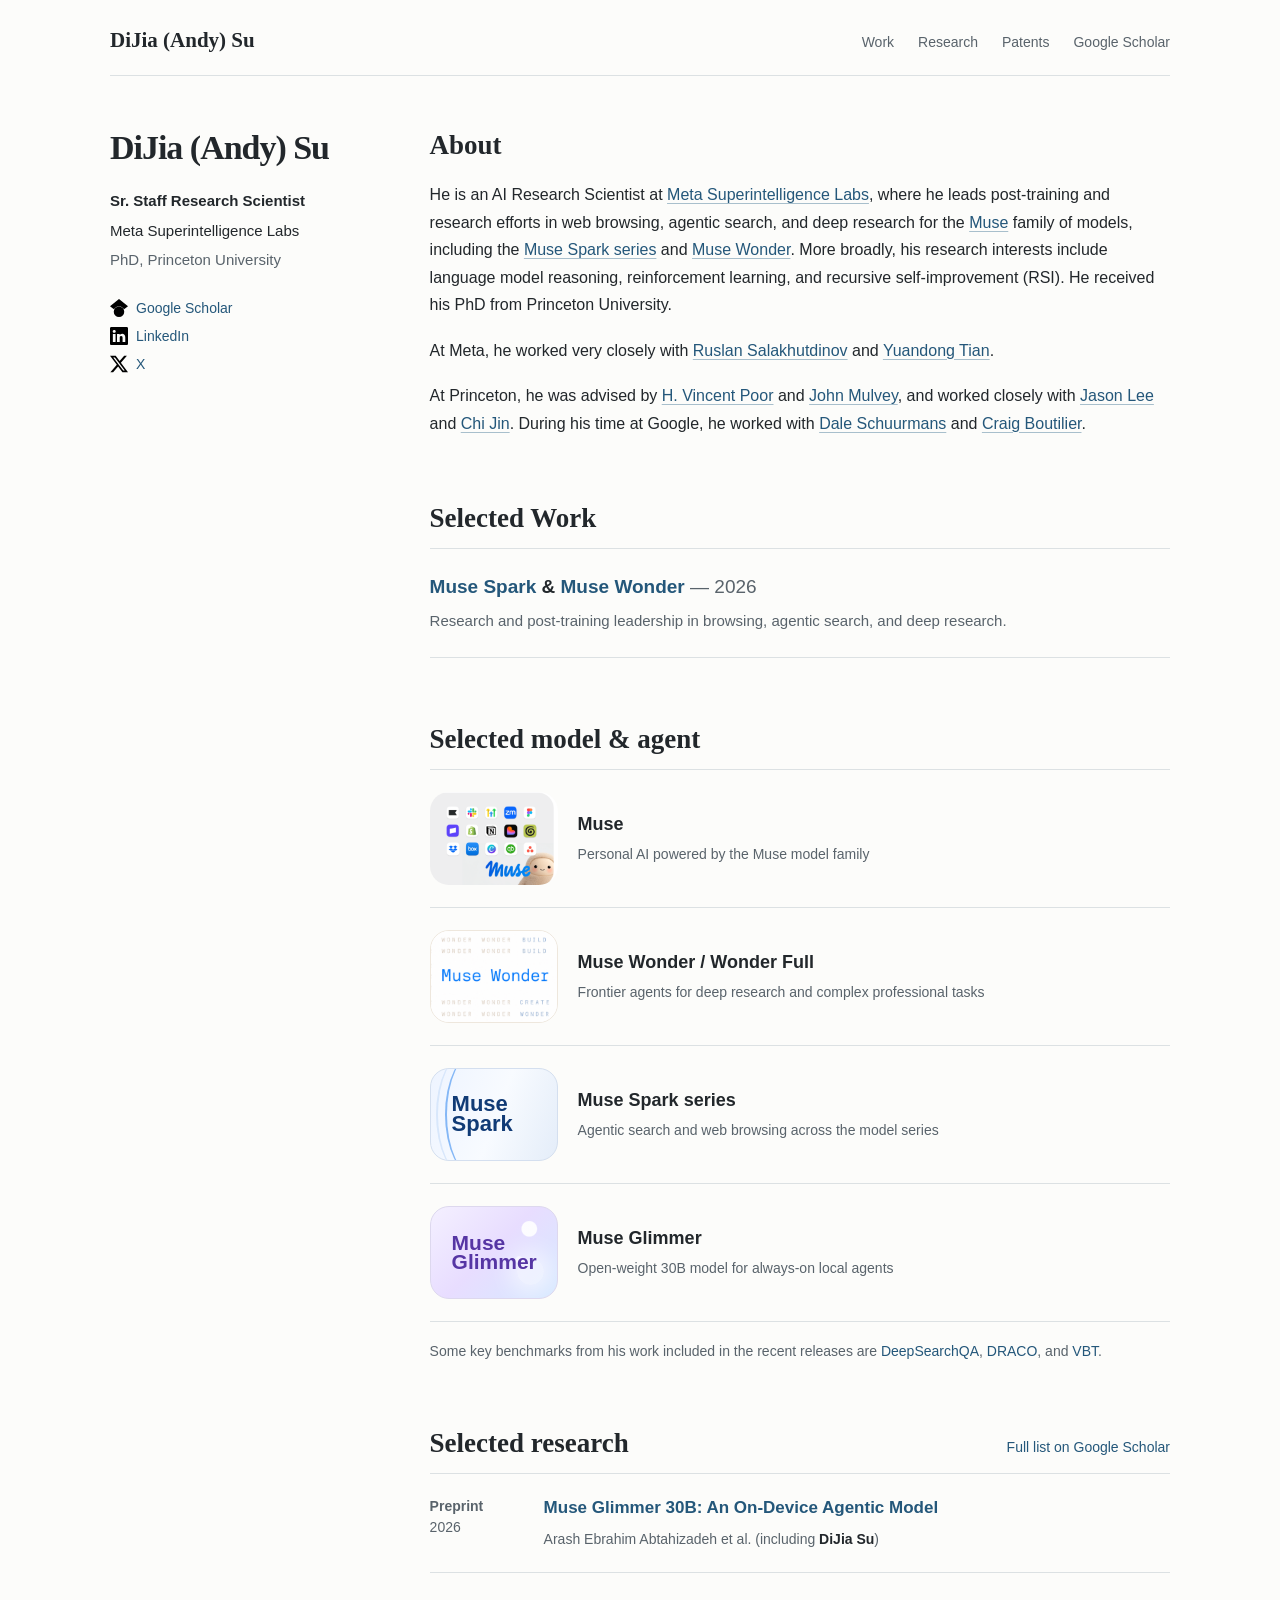
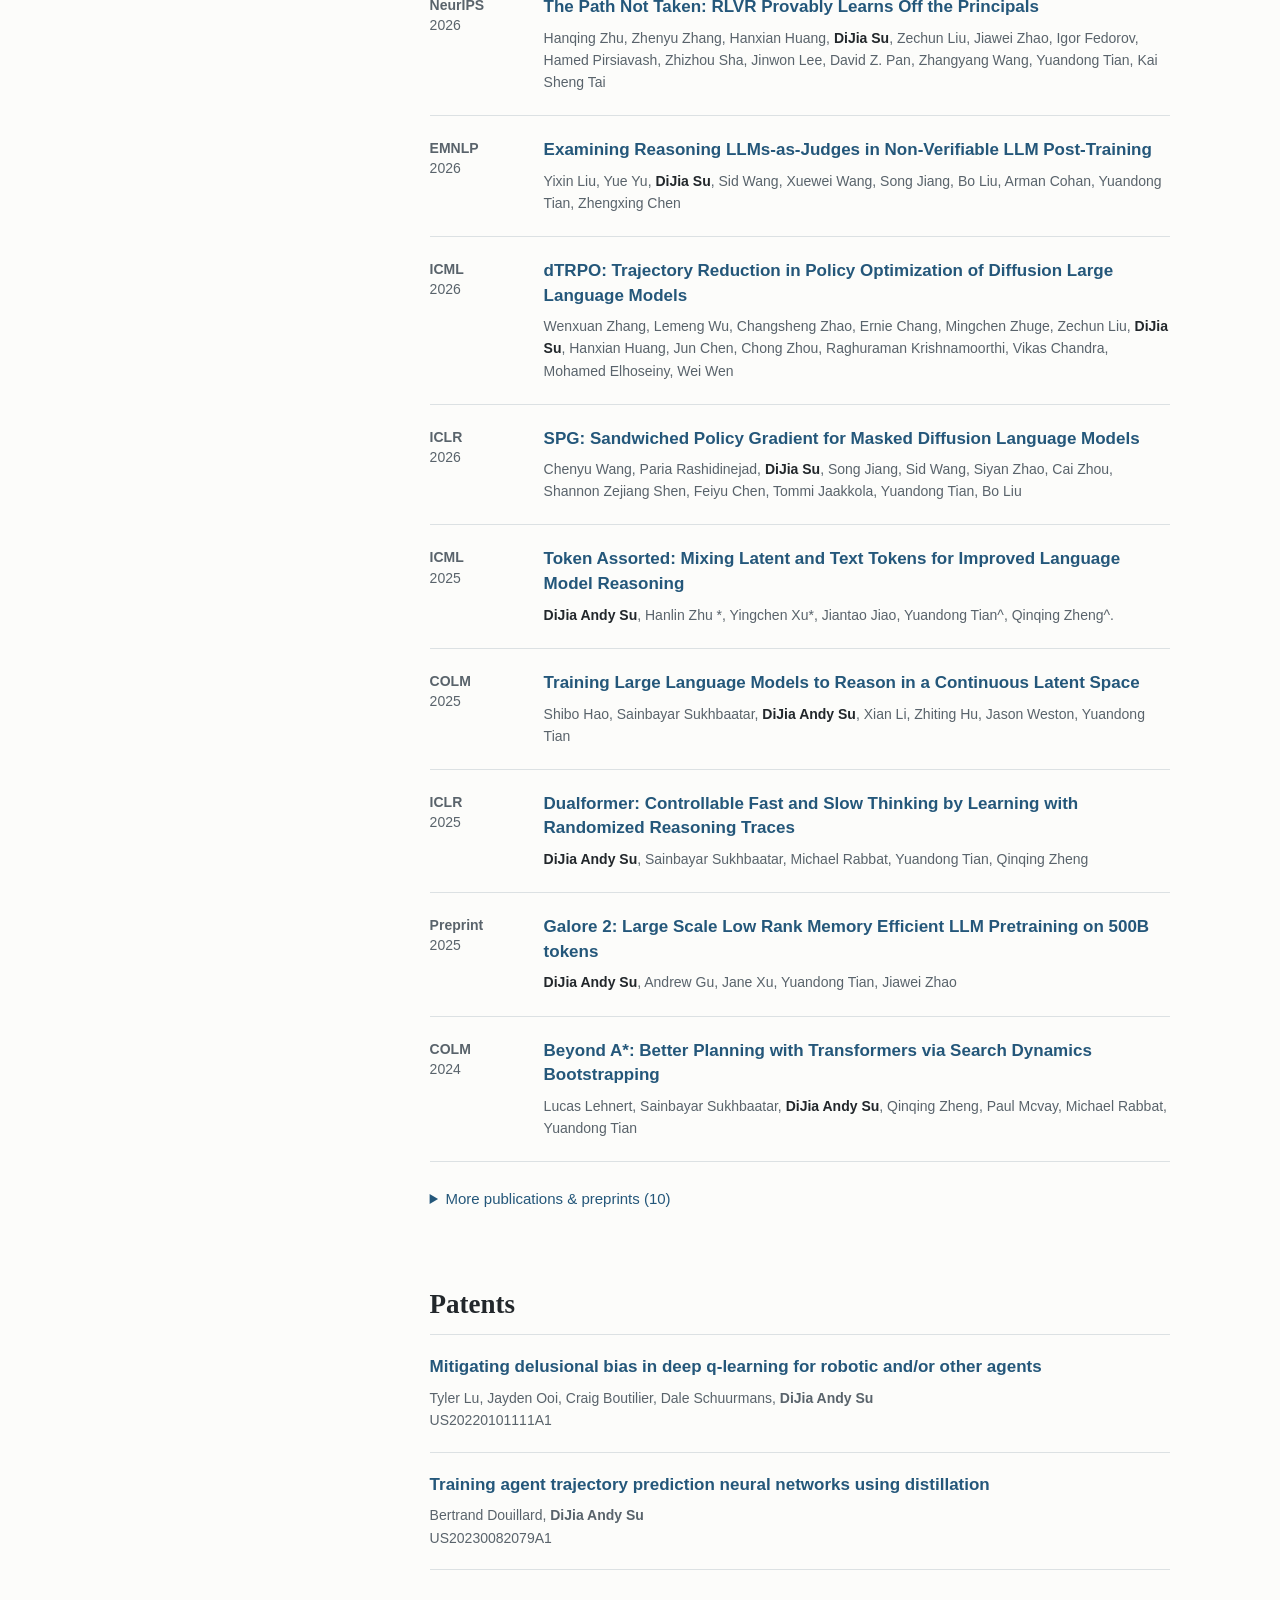
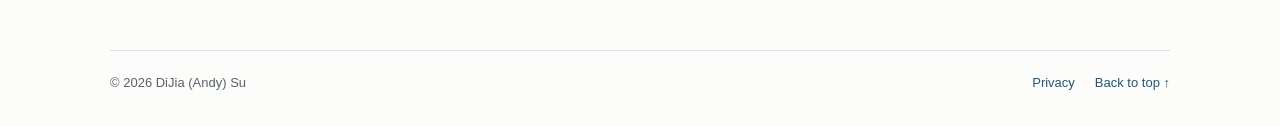
==== commit 6843a9e1: "Build DiJia Su personal website" ====
--- a/index.html
+++ b/index.html
@@ -4,12 +4,12 @@
     <meta charset="utf-8">
     <meta name="viewport" content="width=device-width, initial-scale=1">
     <title>DiJia (Andy) Su</title>
-    <meta name="description" content="DiJia (Andy) Su is a Sr. Staff Research Scientist at Meta Superintelligence Labs. Research in agentic AI, reinforcement learning, and language model reasoning.">
+    <meta name="description" content="DiJia (Andy) Su leads post-training and research efforts in web browsing, agentic search, and deep research for the Muse family of models at Meta Superintelligence Labs.">
     <meta name="theme-color" content="#fcfcfa">
     <meta name="referrer" content="strict-origin-when-cross-origin">
     <link rel="canonical" href="https://andysu.org/">
     <meta property="og:title" content="DiJia (Andy) Su">
-    <meta property="og:description" content="Agentic AI, reinforcement learning, and language model reasoning. Meta Superintelligence Labs · Princeton PhD.">
+    <meta property="og:description" content="Leading post-training and research efforts in web browsing, agentic search, and deep research for the Muse family of models at Meta Superintelligence Labs.">
     <meta property="og:type" content="website">
     <meta property="og:url" content="https://andysu.org/">
     <meta property="og:image" content="https://andysu.org/assets/og-card.png">
@@ -17,10 +17,10 @@
     <meta property="og:image:height" content="909">
     <meta name="twitter:card" content="summary_large_image">
     <meta name="twitter:title" content="DiJia (Andy) Su">
-    <meta name="twitter:description" content="Agentic AI, reinforcement learning, and language model reasoning.">
+    <meta name="twitter:description" content="Leading post-training and research efforts in web browsing, agentic search, and deep research for the Muse family of models.">
     <meta name="twitter:image" content="https://andysu.org/assets/og-card.png">
     <link rel="icon" type="image/svg+xml" href="data:image/svg+xml,%3Csvg xmlns='http://www.w3.org/2000/svg' viewBox='0 0 64 64'%3E%3Crect width='64' height='64' rx='18' fill='%23252932'/%3E%3Ctext x='32' y='43' text-anchor='middle' fill='%23fbfaf8' font-size='33' font-family='Georgia' font-weight='bold'%3EDS%3C/text%3E%3C/svg%3E">
-    <link rel="stylesheet" href="assets/site.css?v=20261003c">
+    <link rel="stylesheet" href="assets/site.css?v=20261025i">
     <script defer src="assets/analytics-config.js"></script>
     <script defer src="assets/analytics.js"></script>
   </head>
@@ -30,6 +30,7 @@
       <header class="topbar">
         <a class="site-name" href="#top">DiJia (Andy) Su</a>
         <nav aria-label="Main navigation">
+          <a href="#work">Work</a>
           <a href="#research">Research</a>
           <a href="#patents">Patents</a>
           <a href="https://scholar.google.com/citations?user=bYfe0DcAAAAJ&amp;hl=en&amp;sortby=pubdate">Google Scholar</a>
@@ -52,9 +53,61 @@
         <main id="main">
           <section class="intro" aria-label="Introduction">
             <h2>About</h2>
-            <p>I’m a Sr. Staff Research Scientist at <a class="text-link" href="https://ai.meta.com/blog/introducing-muse-spark-msl/">Meta Superintelligence Labs</a>, where I work on training <a class="text-link" href="https://about.fb.com/news/2026/09/introducing-muse-personal-ai-agent/">Muse</a> and <a class="text-link" href="https://ai.meta.com/blog/introducing-muse-spark-msl/">Muse Spark</a> and also lead an effort within agentic LLM post-training and reinforcement learning. My broader interests include language model reasoning and planning. I received my PhD from Princeton University.</p>
-            <p>At Meta, I have worked with <a class="text-link" href="https://www.cs.cmu.edu/~rsalakhu/">Ruslan Salakhutdinov</a> and <a class="text-link" href="https://yuandong-tian.com/">Yuandong Tian</a>.</p>
-            <p>At Princeton, I was advised by <a class="text-link" href="https://en.m.wikipedia.org/wiki/Vincent_Poor">H. Vincent Poor</a> and <a class="text-link" href="https://mulvey.princeton.edu/">John Mulvey</a>, and worked closely with <a class="text-link" href="https://jasondlee88.github.io/">Jason Lee</a> and <a class="text-link" href="https://sites.google.com/view/cjin/home">Chi Jin</a>. During my time at Google, I worked with <a class="text-link" href="https://research.google/people/daleschuurmans/">Dale Schuurmans</a> and <a class="text-link" href="https://research.google/people/craigboutilier/">Craig Boutilier</a>.</p>
+            <p>He is an AI Research Scientist at <a class="text-link" href="https://ai.meta.com/blog/introducing-muse-spark-msl/">Meta Superintelligence Labs</a>, where he leads post-training and research efforts in web browsing, agentic search, and deep research for the <a class="text-link" href="https://about.fb.com/news/2026/09/introducing-muse-personal-ai-agent/">Muse</a> family of models, including the <a class="text-link" href="https://research.meta.ai/blog/introducing-muse-spark-1-3">Muse Spark series</a> and <a class="text-link" href="https://research.meta.ai/blog/muse-wonder">Muse Wonder</a>. More broadly, his research interests include language model reasoning, reinforcement learning, and recursive self-improvement (RSI). He received his PhD from Princeton University.</p>
+            <p>At Meta, he worked very closely with <a class="text-link" href="https://www.cs.cmu.edu/~rsalakhu/">Ruslan Salakhutdinov</a> and <a class="text-link" href="https://yuandong-tian.com/">Yuandong Tian</a>.</p>
+            <p>At Princeton, he was advised by <a class="text-link" href="https://en.m.wikipedia.org/wiki/Vincent_Poor">H. Vincent Poor</a> and <a class="text-link" href="https://mulvey.princeton.edu/">John Mulvey</a>, and worked closely with <a class="text-link" href="https://jasondlee88.github.io/">Jason Lee</a> and <a class="text-link" href="https://sites.google.com/view/cjin/home">Chi Jin</a>. During his time at Google, he worked with <a class="text-link" href="https://research.google/people/daleschuurmans/">Dale Schuurmans</a> and <a class="text-link" href="https://research.google/people/craigboutilier/">Craig Boutilier</a>.</p>
+          </section>
+
+          <section class="section" id="work" aria-labelledby="work-heading">
+            <div class="section-header">
+              <h2 id="work-heading">Selected Work</h2>
+            </div>
+            <article class="featured-work">
+              <h3><a href="https://research.meta.ai/blog/introducing-muse-spark-1-3">Muse Spark</a> &amp; <a href="https://research.meta.ai/blog/muse-wonder">Muse Wonder</a> <span>— 2026</span></h3>
+              <p>Research and post-training leadership in browsing, agentic search, and deep research.</p>
+            </article>
+          </section>
+
+          <section class="section" id="models" aria-labelledby="models-heading">
+            <div class="section-header">
+              <h2 id="models-heading">Selected model &amp; agent</h2>
+            </div>
+
+            <div class="model-list">
+              <a class="model-card" href="https://about.fb.com/news/2026/09/introducing-muse-personal-ai-agent/">
+                <span class="model-mark model-mark-muse" aria-hidden="true">
+                  <img class="muse-card-art" src="assets/muse-card.png" alt="">
+                </span>
+                <span class="model-copy">
+                  <strong>Muse</strong>
+                  <span>Personal AI powered by the Muse model family</span>
+                </span>
+              </a>
+              <a class="model-card" href="https://research.meta.ai/blog/muse-wonder">
+                <span class="model-mark model-mark-wonder" aria-hidden="true">
+                  <img class="wonder-card-art" src="assets/muse-wonder-card.png" alt="">
+                </span>
+                <span class="model-copy">
+                  <strong>Muse Wonder / Wonder Full</strong>
+                  <span>Frontier agents for deep research and complex professional tasks</span>
+                </span>
+              </a>
+              <a class="model-card" href="https://research.meta.ai/blog/introducing-muse-spark-1-3">
+                <span class="model-mark model-mark-spark" aria-hidden="true"><span>Muse<br>Spark</span></span>
+                <span class="model-copy">
+                  <strong>Muse Spark series</strong>
+                  <span>Agentic search and web browsing across the model series</span>
+                </span>
+              </a>
+              <a class="model-card" href="https://research.meta.ai/blog/introducing-muse-glimmer-open-agentic-model">
+                <span class="model-mark model-mark-glimmer" aria-hidden="true"><span>Muse<br>Glimmer</span></span>
+                <span class="model-copy">
+                  <strong>Muse Glimmer</strong>
+                  <span>Open-weight 30B model for always-on local agents</span>
+                </span>
+              </a>
+            </div>
+            <p class="model-note">Some key benchmarks from his work included in the recent releases are <a href="https://dev.meta.ai/models/muse-spark">DeepSearchQA</a>, <a href="https://research.meta.ai/static/muse-wonder-model-card">DRACO</a>, and <a href="https://research.meta.ai/static/muse-wonder-model-card">VBT</a>.</p>
           </section>
 
           <section class="section" id="research" aria-labelledby="research-heading">
--- a/assets/site.css
+++ b/assets/site.css
@@ -78,6 +78,97 @@
   border-bottom: 1px solid var(--line);
 }
 .section-header > a { font-size: 14px; white-space: nowrap; }
+.featured-work {
+  padding: 24px 0;
+  border-bottom: 1px solid var(--line);
+}
+.featured-work h3 { margin: 0 0 8px; font-size: 19px; font-weight: 600; line-height: 1.45; }
+.featured-work h3 span { color: var(--muted); font-weight: 400; }
+.featured-work p { margin: 0; color: var(--muted); font-size: 15px; line-height: 1.6; }
+.model-list { overflow: hidden; }
+.model-card {
+  display: grid;
+  grid-template-columns: 128px minmax(0, 1fr);
+  align-items: center;
+  gap: 20px;
+  padding: 22px 0;
+  border-bottom: 1px solid var(--line);
+  color: var(--ink);
+}
+.model-card:hover { text-decoration: none; }
+.model-card:hover .model-copy strong { text-decoration: underline; text-underline-offset: 4px; }
+.model-mark {
+  position: relative;
+  display: grid;
+  width: 128px;
+  height: 93px;
+  place-items: center;
+  overflow: hidden;
+  border-radius: 19px;
+}
+.model-mark > span { position: relative; z-index: 2; }
+.model-mark-wonder { border: 1px solid #eee7dd; background: #fff; }
+.model-mark-wonder .wonder-card-art {
+  width: 100%;
+  height: 100%;
+  object-fit: cover;
+  object-position: center;
+  transform: scale(1.55);
+}
+.model-mark-spark {
+  justify-items: start;
+  padding-left: 21px;
+  border: 1px solid #d4dfef;
+  background: linear-gradient(110deg, #eef4ff 0%, #f8fbff 52%, #e4edf9 100%);
+  color: #113b76;
+  font-size: 22px;
+  font-weight: 700;
+  line-height: .92;
+}
+.model-mark-spark::before,
+.model-mark-spark::after {
+  position: absolute;
+  top: -18%;
+  left: 14px;
+  width: 59px;
+  height: 136%;
+  border-left: 2px solid #84b7f6;
+  border-radius: 50%;
+  content: "";
+}
+.model-mark-spark::after { left: 5px; border-color: #d8e7fb; }
+.model-mark-glimmer {
+  justify-items: start;
+  padding-left: 21px;
+  border: 1px solid #ddd8ee;
+  background:
+    radial-gradient(circle at 78% 24%, rgb(255 255 255 / 90%) 0 6%, transparent 7%),
+    radial-gradient(circle at 70% 58%, rgb(255 255 255 / 62%) 0 3%, transparent 4%),
+    linear-gradient(135deg, #f4f0ff 0%, #e8ddff 48%, #d6e9ff 100%);
+  color: #5636a4;
+  font-size: 21px;
+  font-weight: 700;
+  line-height: .92;
+}
+.model-mark-glimmer::after {
+  position: absolute;
+  right: 13px;
+  bottom: 13px;
+  width: 27px;
+  height: 27px;
+  border-radius: 50%;
+  background: rgb(255 255 255 / 48%);
+  box-shadow: 0 0 22px 8px rgb(255 255 255 / 58%);
+  content: "";
+}
+.model-mark-muse {
+  background: #eef0f2;
+}
+.model-mark-muse .muse-card-art { width: 100%; height: 100%; object-fit: cover; }
+.model-copy { display: grid; gap: 8px; min-width: 0; }
+.model-copy strong { font-size: 18px; line-height: 1.25; }
+.model-copy > span { color: var(--muted); font-size: 14px; line-height: 1.45; }
+.model-note { margin: 18px 0 0; color: var(--muted); font-size: 14px; line-height: 1.6; }
 .paper {
   display: grid;
   grid-template-columns: 96px minmax(0, 1fr);
@@ -126,6 +217,17 @@
   .intro { margin-top: 34px; }
   .section { margin-top: 52px; }
   .section-header { align-items: flex-start; flex-direction: column; gap: 8px; }
+  .model-card { grid-template-columns: 96px minmax(0, 1fr); gap: 16px; padding: 22px 0; }
+  .model-mark { width: 96px; height: 74px; border-radius: 17px; }
+  .model-mark-spark { padding-left: 16px; font-size: 19px; }
+  .model-mark-glimmer { padding-left: 16px; font-size: 17px; }
+  .model-mark-glimmer::after { right: 10px; bottom: 10px; width: 22px; height: 22px; }
+  .model-mark-spark::before,
+  .model-mark-spark::after { left: 9px; width: 48px; border-left-width: 2px; }
+  .model-mark-spark::after { left: 2px; }
+  .model-copy { gap: 6px; }
+  .model-copy strong { font-size: 16px; }
+  .model-copy > span { font-size: 13px; }
   .paper { grid-template-columns: 72px minmax(0, 1fr); gap: 12px; padding: 20px 0; }
   .venue { font-size: 13px; }
   .paper h3, .patent h3 { font-size: 16px; }
